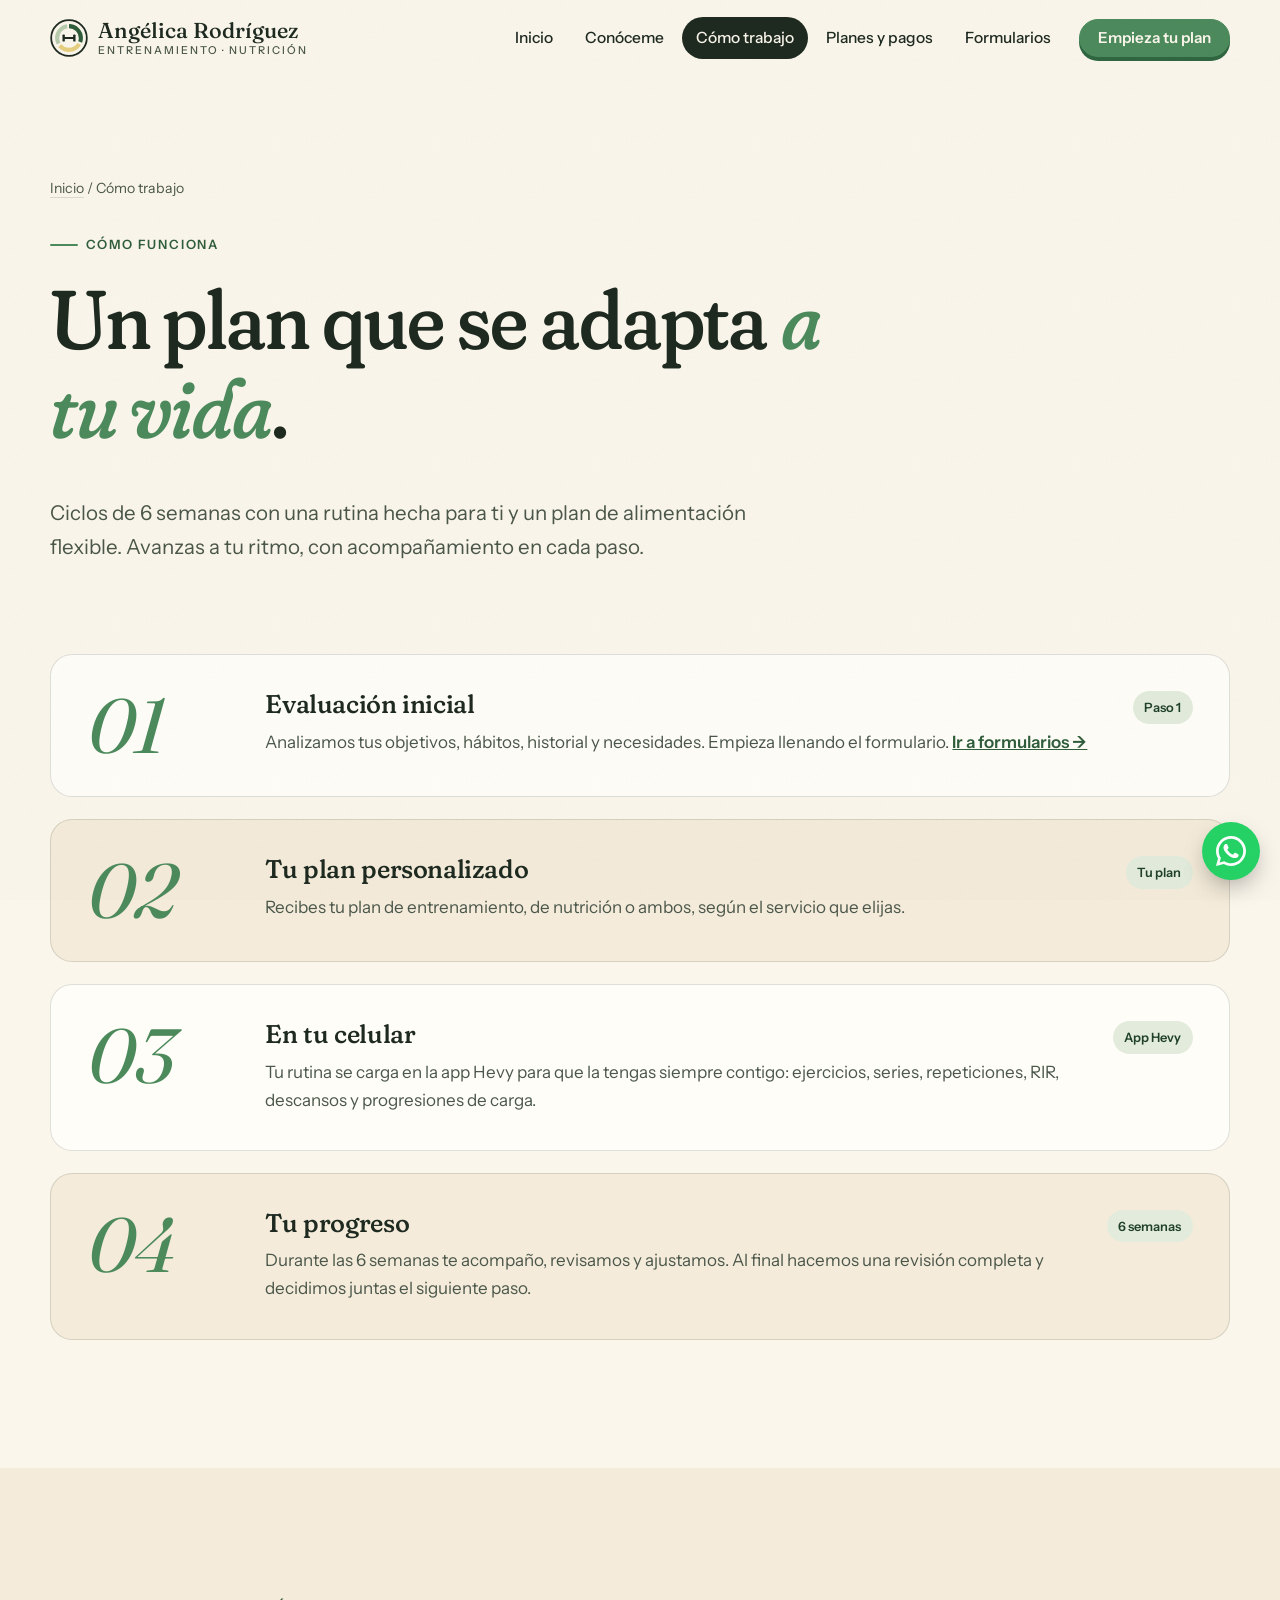
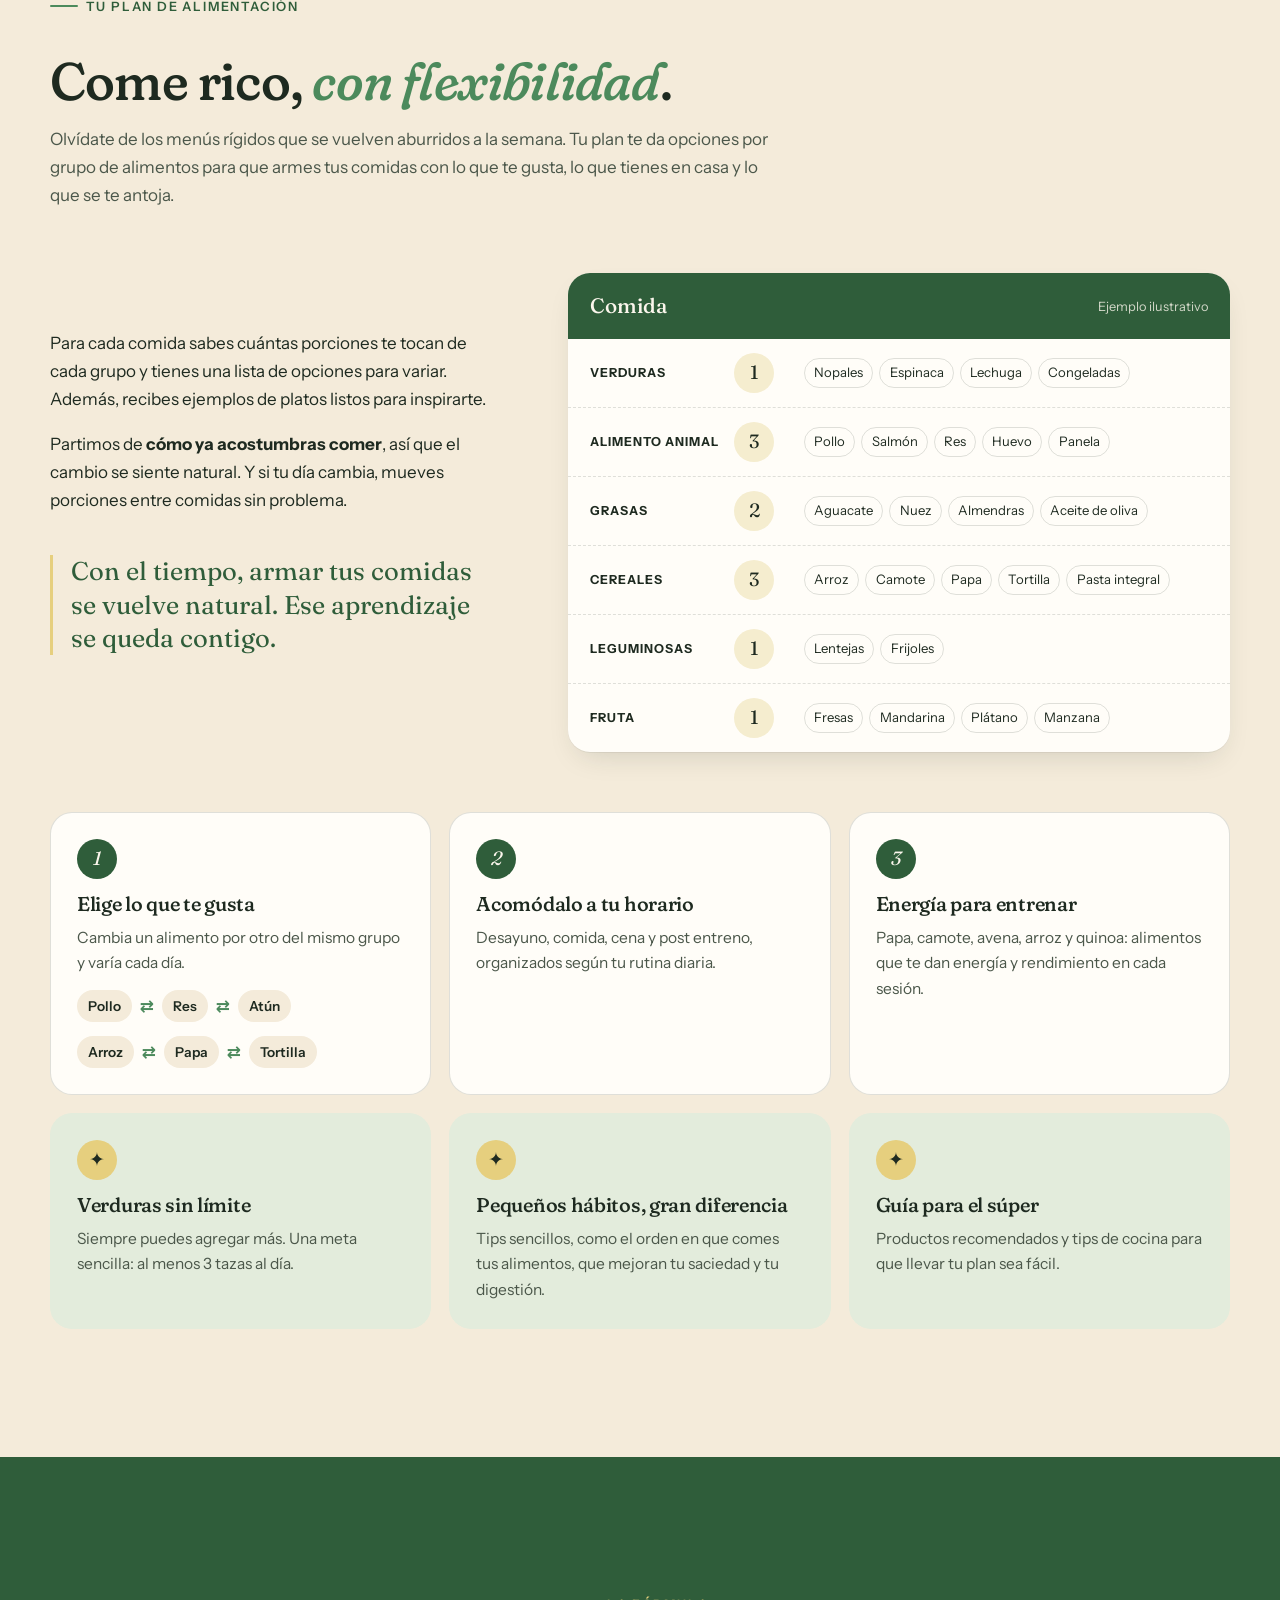
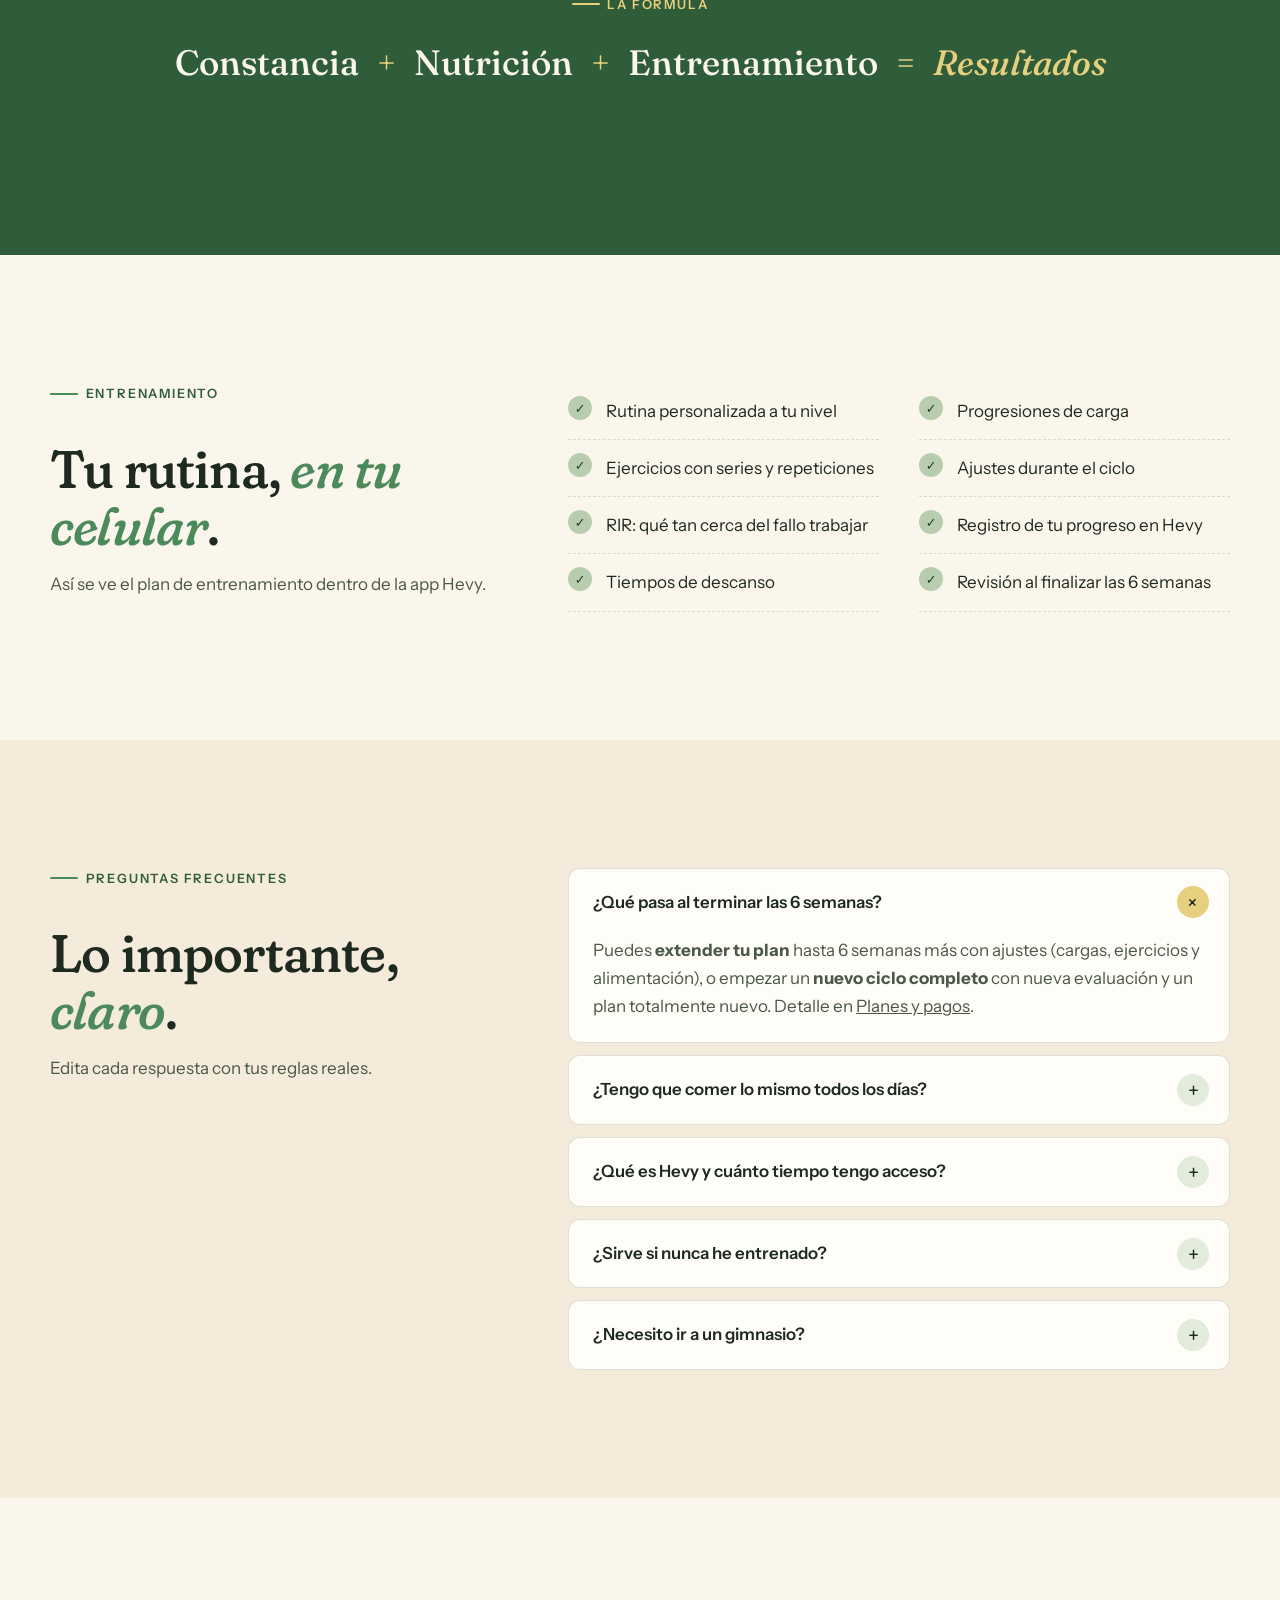
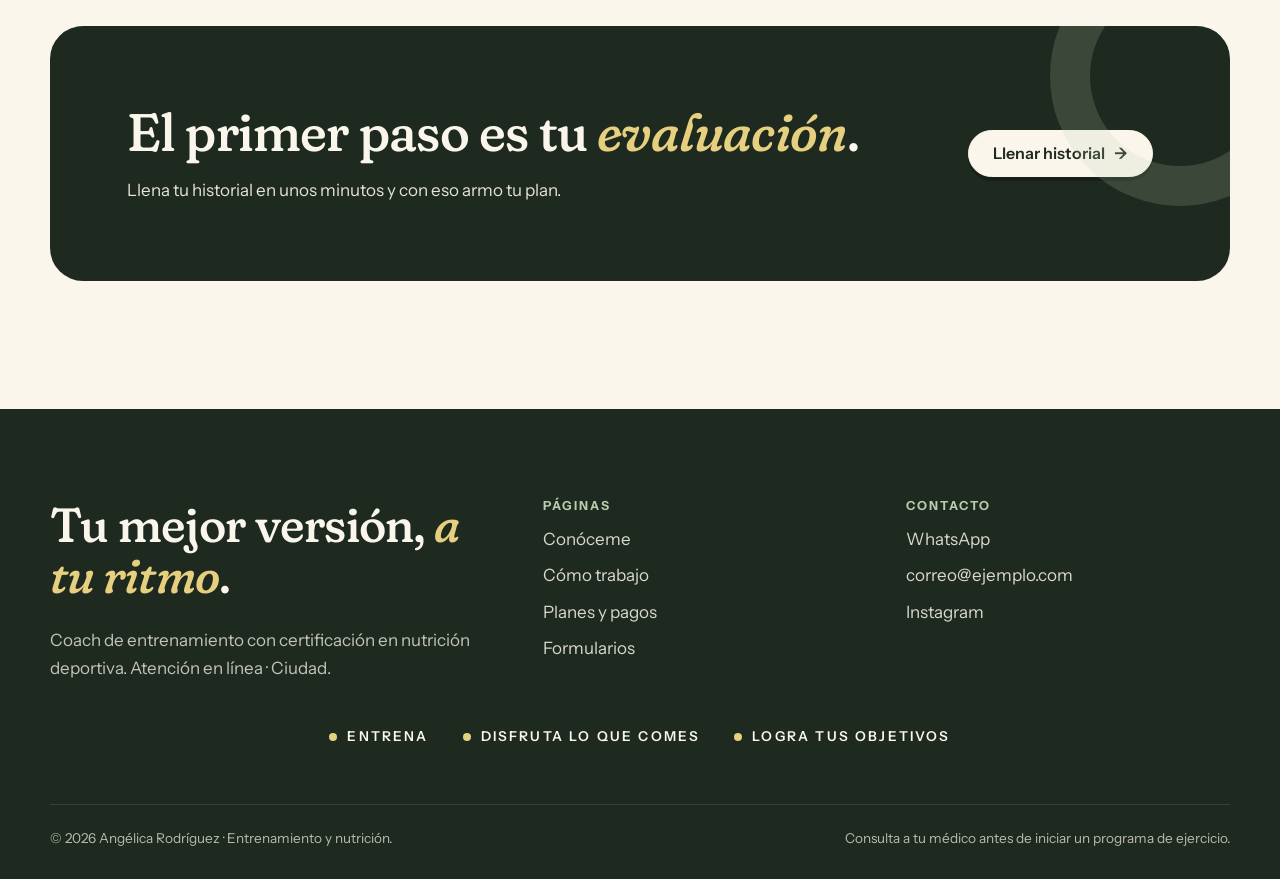
==== como-trabajo.html @ 538b1344 "feat: v1.0: Pagina nutricion y entrenamiento" ====
<!doctype html>
<html lang="es-MX">
<head>
  <meta charset="utf-8">
  <meta name="viewport" content="width=device-width, initial-scale=1">
  <title>Cómo trabajo · Angélica Rodríguez</title>
  <meta name="description" content="Ciclos de 6 semanas: rutina en Hevy y un plan de alimentación flexible que se adapta a tu vida.">
  <link rel="icon" href="assets/img/favicon.svg" type="image/svg+xml">
  <link rel="preconnect" href="https://fonts.googleapis.com">
  <link rel="preconnect" href="https://fonts.gstatic.com" crossorigin>
  <link href="https://fonts.googleapis.com/css2?family=Courier+Prime:wght@400;700&family=Fraunces:ital,opsz,wght,SOFT,WONK@0,9..144,300..700,0..100,0..1;1,9..144,300..700,0..100,0..1&family=Instrument+Sans:wght@400;500;600;700&display=swap" rel="stylesheet">
  <link rel="stylesheet" href="assets/css/styles.css">
  <script src="assets/js/main.js" defer></script>
</head>
<body>

<header class="site-header">
  <div class="wrap">
    <a class="brand" href="index.html">
      <img class="brand-mark" src="assets/img/favicon.svg" alt="">
      <span class="brand-name">Angélica Rodríguez<small>Entrenamiento · Nutrición</small></span>
    </a>
    <button class="nav-toggle" aria-expanded="false" aria-controls="nav" aria-label="Abrir menú"><span></span></button>
    <nav class="nav" id="nav" aria-label="Principal">
      <a href="index.html">Inicio</a>
      <a href="conoceme.html">Conóceme</a>
      <a href="como-trabajo.html" aria-current="page">Cómo trabajo</a>
      <a href="pagos.html">Planes y pagos</a>
      <a href="formularios.html">Formularios</a>
      <a class="btn btn--accent" href="formularios.html">Empieza tu plan</a>
    </nav>
  </div>
</header>

<main>
  <section class="page-hero">
    <div class="wrap reveal">
      <p class="crumbs"><a href="index.html">Inicio</a> / Cómo trabajo</p>
      <span class="eyebrow">Cómo funciona</span>
      <h1>Un plan que se adapta <em>a tu vida</em>.</h1>
      <p class="lead">Ciclos de 6 semanas con una rutina hecha para ti y un plan de alimentación flexible. Avanzas a tu ritmo, con acompañamiento en cada paso.</p>
    </div>
  </section>

  <section class="section" style="padding-top:0">
    <div class="wrap">
      <ol class="steps">
        <li class="step reveal">
          <div><h3>Evaluación inicial</h3><p>Analizamos tus objetivos, hábitos, historial y necesidades. Empieza llenando el formulario. <a href="formularios.html">Ir a formularios →</a></p></div>
          <span class="tag">Paso 1</span>
        </li>
        <li class="step reveal">
          <div><h3>Tu plan personalizado</h3><p>Recibes tu plan de entrenamiento, de nutrición o ambos, según el servicio que elijas.</p></div>
          <span class="tag">Tu plan</span>
        </li>
        <li class="step reveal">
          <div><h3>En tu celular</h3><p>Tu rutina se carga en la app Hevy para que la tengas siempre contigo: ejercicios, series, repeticiones, RIR, descansos y progresiones de carga.</p></div>
          <span class="tag">App Hevy</span>
        </li>
        <li class="step reveal">
          <div><h3>Tu progreso</h3><p>Durante las 6 semanas te acompaño, revisamos y ajustamos. Al final hacemos una revisión completa y decidimos juntas el siguiente paso.</p></div>
          <span class="tag">6 semanas</span>
        </li>
      </ol>
    </div>
  </section>

  <!-- MÉTODO DE NUTRICIÓN -->
  <section class="section section--tint">
    <div class="wrap">
      <div class="section-head reveal">
        <span class="eyebrow">Tu plan de alimentación</span>
        <h2>Come rico, <em>con flexibilidad</em>.</h2>
        <p>Olvídate de los menús rígidos que se vuelven aburridos a la semana. Tu plan te da opciones por grupo de alimentos para que armes tus comidas con lo que te gusta, lo que tienes en casa y lo que se te antoja.</p>
      </div>

      <div class="two-col" style="align-items:center;margin-bottom:clamp(36px,5vw,60px)">
        <div class="reveal">
          <p>Para cada comida sabes cuántas porciones te tocan de cada grupo y tienes una lista de opciones para variar. Además, recibes ejemplos de platos listos para inspirarte.</p>
          <p>Partimos de <strong>cómo ya acostumbras comer</strong>, así que el cambio se siente natural. Y si tu día cambia, mueves porciones entre comidas sin problema.</p>
          <p class="pull">Con el tiempo, armar tus comidas se vuelve natural. Ese aprendizaje se queda contigo.</p>
        </div>
        <div class="portion-card reveal" aria-label="Ejemplo de cómo se ve una comida en tu plan">
          <header><strong>Comida</strong><span>Ejemplo ilustrativo</span></header>
          <div class="portion-row"><span class="g">Verduras</span><span class="n">1</span><div class="opts"><span>Nopales</span><span>Espinaca</span><span>Lechuga</span><span>Congeladas</span></div></div>
          <div class="portion-row"><span class="g">Alimento animal</span><span class="n">3</span><div class="opts"><span>Pollo</span><span>Salmón</span><span>Res</span><span>Huevo</span><span>Panela</span></div></div>
          <div class="portion-row"><span class="g">Grasas</span><span class="n">2</span><div class="opts"><span>Aguacate</span><span>Nuez</span><span>Almendras</span><span>Aceite de oliva</span></div></div>
          <div class="portion-row"><span class="g">Cereales</span><span class="n">3</span><div class="opts"><span>Arroz</span><span>Camote</span><span>Papa</span><span>Tortilla</span><span>Pasta integral</span></div></div>
          <div class="portion-row"><span class="g">Leguminosas</span><span class="n">1</span><div class="opts"><span>Lentejas</span><span>Frijoles</span></div></div>
          <div class="portion-row"><span class="g">Fruta</span><span class="n">1</span><div class="opts"><span>Fresas</span><span>Mandarina</span><span>Plátano</span><span>Manzana</span></div></div>
        </div>
      </div>

      <div class="method-grid">
        <div class="mcard reveal">
          <span class="badge-n">1</span>
          <h3>Elige lo que te gusta</h3>
          <p>Cambia un alimento por otro del mismo grupo y varía cada día.</p>
          <div class="swap"><span>Pollo</span><i>⇄</i><span>Res</span><i>⇄</i><span>Atún</span></div>
          <div class="swap"><span>Arroz</span><i>⇄</i><span>Papa</span><i>⇄</i><span>Tortilla</span></div>
        </div>
        <div class="mcard reveal">
          <span class="badge-n">2</span>
          <h3>Acomódalo a tu horario</h3>
          <p>Desayuno, comida, cena y post entreno, organizados según tu rutina diaria.</p>
        </div>
        <div class="mcard reveal">
          <span class="badge-n">3</span>
          <h3>Energía para entrenar</h3>
          <p>Papa, camote, avena, arroz y quinoa: alimentos que te dan energía y rendimiento en cada sesión.</p>
        </div>
        <div class="mcard mcard--tip reveal">
          <span class="badge-n">✦</span>
          <h3>Verduras sin límite</h3>
          <p>Siempre puedes agregar más. Una meta sencilla: al menos 3 tazas al día.</p>
        </div>
        <div class="mcard mcard--tip reveal">
          <span class="badge-n">✦</span>
          <h3>Pequeños hábitos, gran diferencia</h3>
          <p>Tips sencillos, como el orden en que comes tus alimentos, que mejoran tu saciedad y tu digestión.</p>
        </div>
        <div class="mcard mcard--tip reveal">
          <span class="badge-n">✦</span>
          <h3>Guía para el súper</h3>
          <p>Productos recomendados y tips de cocina para que llevar tu plan sea fácil.</p>
        </div>
      </div>
    </div>
  </section>

  <section class="section section--leaf">
    <div class="wrap" style="text-align:center">
      <span class="eyebrow">La fórmula</span>
      <p class="formula reveal"><b>Constancia</b><i>+</i><b>Nutrición</b><i>+</i><b>Entrenamiento</b><i>=</i><b><em style="color:var(--sun)">Resultados</em></b></p>
    </div>
  </section>

  <section class="section">
    <div class="wrap two-col">
      <div class="section-head reveal" style="margin:0">
        <span class="eyebrow">Entrenamiento</span>
        <h2>Tu rutina, <em>en tu celular</em>.</h2>
        <p>Así se ve el plan de entrenamiento dentro de la app Hevy.</p>
      </div>
      <ul class="ingredients reveal">
        <li>Rutina personalizada a tu nivel</li>
        <li>Ejercicios con series y repeticiones</li>
        <li>RIR: qué tan cerca del fallo trabajar</li>
        <li>Tiempos de descanso</li>
        <li>Progresiones de carga</li>
        <li>Ajustes durante el ciclo</li>
        <li>Registro de tu progreso en Hevy</li>
        <li>Revisión al finalizar las 6 semanas</li>
      </ul>
    </div>
  </section>

  <section class="section section--tint">
    <div class="wrap two-col">
      <div class="section-head reveal" style="margin:0">
        <span class="eyebrow">Preguntas frecuentes</span>
        <h2>Lo importante, <em>claro</em>.</h2>
        <p>Edita cada respuesta con tus reglas reales.</p>
      </div>
      <div class="accordion reveal">
        <details open>
          <summary>¿Qué pasa al terminar las 6 semanas?</summary>
          <div class="answer"><p>Puedes <strong>extender tu plan</strong> hasta 6 semanas más con ajustes (cargas, ejercicios y alimentación), o empezar un <strong>nuevo ciclo completo</strong> con nueva evaluación y un plan totalmente nuevo. Detalle en <a href="pagos.html">Planes y pagos</a>.</p></div>
        </details>
        <details>
          <summary>¿Tengo que comer lo mismo todos los días?</summary>
          <div class="answer"><p>No. Tienes muchas opciones por grupo para variar tus comidas todos los días y disfrutar lo que comes.</p></div>
        </details>
        <details>
          <summary>¿Qué es Hevy y cuánto tiempo tengo acceso?</summary>
          <div class="answer"><p>Hevy es una app gratuita para registrar tus entrenamientos. Tu rutina está activa durante tu ciclo de 6 semanas.</p></div>
        </details>
        <details>
          <summary>¿Sirve si nunca he entrenado?</summary>
          <div class="answer"><p>Sí. Los planes son 100% personalizados y se ajustan según tu nivel, progreso, objetivo y necesidades.</p></div>
        </details>
        <details>
          <summary>¿Necesito ir a un gimnasio?</summary>
          <div class="answer"><p>Escribe aquí tu respuesta (por ejemplo: la rutina se adapta al equipo que tengas disponible).</p></div>
        </details>
      </div>
    </div>
  </section>

  <section class="section">
    <div class="wrap">
      <div class="cta-band reveal">
        <div>
          <h2>El primer paso es tu <em>evaluación</em>.</h2>
          <p>Llena tu historial en unos minutos y con eso armo tu plan.</p>
        </div>
        <a class="btn btn--light" href="formularios.html">Llenar historial <span class="arrow">→</span></a>
      </div>
    </div>
  </section>
</main>

<footer class="site-footer">
  <div class="wrap">
    <div class="footer-top">
      <div>
        <h2>Tu mejor versión, <em>a tu ritmo</em>.</h2>
        <p style="opacity:.75;max-width:40ch">Coach de entrenamiento con certificación en nutrición deportiva. Atención en línea · Ciudad. <!-- EDITAR --></p>
      </div>
      <div>
        <h4>Páginas</h4>
        <ul>
          <li><a href="conoceme.html">Conóceme</a></li>
          <li><a href="como-trabajo.html">Cómo trabajo</a></li>
          <li><a href="pagos.html">Planes y pagos</a></li>
          <li><a href="formularios.html">Formularios</a></li>
        </ul>
      </div>
      <div>
        <h4>Contacto</h4>
        <ul>
          <li><a href="https://wa.me/520000000000">WhatsApp</a></li>
          <li><a href="mailto:correo@ejemplo.com">correo@ejemplo.com</a></li>
          <li><a href="https://instagram.com/">Instagram</a></li>
        </ul>
      </div>
    </div>
    <div class="motto-row"><span>Entrena</span><span>Disfruta lo que comes</span><span>Logra tus objetivos</span></div>
    <div class="footer-bottom">
      <span>© <span data-year>2026</span> Angélica Rodríguez · Entrenamiento y nutrición.</span>
      <span>Consulta a tu médico antes de iniciar un programa de ejercicio.</span>
    </div>
  </div>
</footer>

<a class="wa-float" href="https://wa.me/520000000000" aria-label="Escríbeme por WhatsApp">
  <svg viewBox="0 0 24 24" fill="currentColor"><path d="M17.5 14.4c-.3-.1-1.8-.9-2-1-.3-.1-.5-.1-.7.1-.2.3-.8 1-.9 1.2-.2.2-.3.2-.6.1-.3-.1-1.3-.5-2.4-1.5-.9-.8-1.5-1.8-1.7-2.1-.2-.3 0-.5.1-.6l.4-.5c.2-.2.2-.3.3-.5.1-.2 0-.4 0-.5l-.9-2.2c-.2-.6-.5-.5-.7-.5h-.6c-.2 0-.5.1-.8.4-.3.3-1 1-1 2.5s1.1 2.9 1.2 3.1c.1.2 2.1 3.2 5.1 4.5.7.3 1.3.5 1.7.6.7.2 1.4.2 1.9.1.6-.1 1.8-.7 2-1.4.2-.7.2-1.3.2-1.4-.1-.1-.3-.2-.6-.3zM12 21.8c-1.8 0-3.5-.5-5-1.4l-.4-.2-3.7 1 1-3.6-.2-.4C2.7 15.6 2.2 13.8 2.2 12 2.2 6.6 6.6 2.2 12 2.2c2.6 0 5.1 1 6.9 2.9 1.8 1.8 2.9 4.3 2.9 6.9 0 5.4-4.4 9.8-9.8 9.8zM20.5 3.5C18.2 1.2 15.2 0 12 0 5.4 0 0 5.4 0 12c0 2.1.6 4.2 1.6 6L0 24l6.2-1.6c1.8 1 3.8 1.5 5.8 1.5 6.6 0 12-5.4 12-12 0-3.2-1.2-6.2-3.5-8.4z"/></svg>
</a>

</body>
</html>
---- assets/css/styles.css ----
/* =========================================================
   Angélica · Entrenamiento y nutrición — hoja de estilos compartida
   Paleta: crema, verde bosque, salvia, arena
   y un toque de amarillo mantequilla (sin naranjas).
   ========================================================= */

:root {
  --paper: #FBF6EC;
  --paper-2: #F4EBDA;
  --card: #FFFDF8;
  --ink: #1E2A20;
  --ink-soft: #4B574A;
  --leaf: #2F5D3A;
  --leaf-deep: #1F4029;
  --sage: #B8CDAE;
  --sage-soft: #E3ECDC;
  --accent: #4C8A5C;
  --accent-deep: #2F6640;
  --sand: #E9DFCC;
  --sun: #E6CF7E;
  --sun-soft: #F5EDCF;
  --line: rgba(30, 42, 32, .14);

  --font-display: "Fraunces", Georgia, serif;
  --font-body: "Instrument Sans", system-ui, -apple-system, sans-serif;

  --radius: 22px;
  --radius-sm: 12px;
  --shadow: 0 1px 0 rgba(30,42,32,.06), 0 12px 30px -12px rgba(30,42,32,.18);
  --wrap: 1180px;
  --gutter: clamp(16px, 4vw, 40px);
  color-scheme: light;
}

*, *::before, *::after { box-sizing: border-box; }
html { scroll-behavior: smooth; overflow-x: clip; }
body {
  margin: 0;
  background: var(--paper);
  color: var(--ink);
  font-family: var(--font-body);
  font-size: 1.0625rem;
  line-height: 1.65;
  -webkit-font-smoothing: antialiased;
  overflow-x: hidden;
}
/* grano sutil tipo papel */
body::before {
  content: "";
  position: fixed; inset: 0;
  pointer-events: none; z-index: 100;
  opacity: .35; mix-blend-mode: multiply;
  background-image: url("data:image/svg+xml,%3Csvg xmlns='http://www.w3.org/2000/svg' width='160' height='160'%3E%3Cfilter id='n'%3E%3CfeTurbulence type='fractalNoise' baseFrequency='.9' numOctaves='2' stitchTiles='stitch'/%3E%3CfeColorMatrix values='0 0 0 0 0.12 0 0 0 0 0.16 0 0 0 0 0.12 0 0 0 .08 0'/%3E%3C/filter%3E%3Crect width='100%25' height='100%25' filter='url(%23n)'/%3E%3C/svg%3E");
}

img, svg { max-width: 100%; display: block; }
a { color: inherit; }
::selection { background: var(--sun); color: var(--ink); }

h1, h2, h3, h4 {
  font-family: var(--font-display);
  font-weight: 500;
  line-height: 1.08;
  letter-spacing: -0.015em;
  margin: 0 0 .5em;
  font-variation-settings: "SOFT" 100, "WONK" 0;
}
h1 { font-size: clamp(2.6rem, 6.5vw, 5.2rem); }
h2 { font-size: clamp(2rem, 4.2vw, 3.3rem); }
h3 { font-size: clamp(1.3rem, 2vw, 1.6rem); }
h1 em, h2 em, h3 em {
  font-style: italic;
  color: var(--accent);
  font-variation-settings: "SOFT" 100, "WONK" 1;
}
p { margin: 0 0 1em; }
.lead { font-size: clamp(1.1rem, 1.6vw, 1.3rem); color: var(--ink-soft); max-width: 38ch; }

.wrap { width: min(var(--wrap), 100% - var(--gutter) * 2); margin-inline: auto; }
.section { padding-block: clamp(64px, 10vw, 128px); }
.section--tint { background: var(--paper-2); }
.section--leaf { background: var(--leaf); color: var(--paper); }
.section--leaf .eyebrow { color: var(--sun); }
.section--leaf .eyebrow::before { background: var(--sun); }

.eyebrow {
  display: inline-flex; align-items: center; gap: .6em;
  font-size: .8rem; font-weight: 600;
  letter-spacing: .14em; text-transform: uppercase;
  color: var(--leaf);
  margin-bottom: 1.2rem;
}
.eyebrow::before { content: ""; width: 28px; height: 2px; background: var(--accent); border-radius: 2px; }

.section-head { display: grid; gap: 1rem; margin-bottom: clamp(36px, 5vw, 64px); max-width: 720px; }
.section-head h2 { margin: 0; }
.section-head p { color: var(--ink-soft); margin: 0; }
.section--leaf .section-head p { color: rgba(251,246,236,.8); }

/* ---------- Botones ---------- */
.btn {
  --bg: var(--leaf); --fg: var(--paper);
  display: inline-flex; align-items: center; gap: .55em;
  padding: .9em 1.5em;
  border-radius: 999px;
  border: 1.5px solid var(--bg);
  background: var(--bg); color: var(--fg);
  font: 600 1rem/1 var(--font-body);
  text-decoration: none; cursor: pointer;
  transition: transform .2s ease, box-shadow .2s ease, background .2s;
  box-shadow: 0 4px 0 var(--leaf-deep);
}
.btn:hover { transform: translateY(-2px); box-shadow: 0 6px 0 var(--leaf-deep); }
.btn:active { transform: translateY(3px); box-shadow: 0 1px 0 var(--leaf-deep); }
.btn--accent { --bg: var(--accent); box-shadow: 0 4px 0 var(--accent-deep); }
.btn--accent:hover { box-shadow: 0 6px 0 var(--accent-deep); }
.btn--ghost { --bg: transparent; --fg: var(--ink); border-color: var(--ink); box-shadow: none; }
.btn--ghost:hover { background: var(--ink); color: var(--paper); box-shadow: none; }
.btn--light { --bg: var(--paper); --fg: var(--leaf); box-shadow: 0 4px 0 rgba(0,0,0,.25); }
.btn .arrow { transition: transform .2s; }
.btn:hover .arrow { transform: translateX(3px); }
.btn-row { display: flex; flex-wrap: wrap; gap: 14px; align-items: center; }

:focus-visible { outline: 3px solid var(--sun); outline-offset: 3px; border-radius: 6px; }

/* ---------- Header ---------- */
.site-header {
  position: sticky; top: 0; z-index: 50;
  background: color-mix(in srgb, var(--paper) 86%, transparent);
  backdrop-filter: blur(10px);
  -webkit-backdrop-filter: blur(10px);
  border-bottom: 1px solid transparent;
  transition: border-color .3s;
}
.site-header.is-scrolled { border-bottom-color: var(--line); }
.site-header .wrap { display: flex; align-items: center; justify-content: space-between; gap: 20px; height: 76px; }

.brand { display: inline-flex; align-items: center; gap: 10px; text-decoration: none; }
.brand-mark { width: 38px; height: 38px; flex: none; }
.brand-name { font-family: var(--font-display); font-size: 1.35rem; font-weight: 500; line-height: 1; }
.brand-name small { display: block; white-space: nowrap; font-family: var(--font-body); font-size: .68rem; letter-spacing: .18em; text-transform: uppercase; color: var(--ink-soft); margin-top: 3px; }

.nav { display: flex; align-items: center; gap: 4px; }
.nav a:not(.btn) {
  position: relative;
  padding: .55em .9em; border-radius: 999px;
  text-decoration: none; font-weight: 500; font-size: .97rem; white-space: nowrap;
  transition: background .2s;
}
.nav a:not(.btn):hover { background: var(--sage-soft); }
.nav a[aria-current="page"] { background: var(--ink); color: var(--paper); }
.nav .btn { margin-left: 10px; padding: .7em 1.2em; font-size: .95rem; white-space: nowrap; }

.nav-toggle {
  display: none;
  width: 46px; height: 46px; border-radius: 50%;
  border: 1.5px solid var(--ink); background: transparent; cursor: pointer;
  position: relative;
}
.nav-toggle span, .nav-toggle span::before, .nav-toggle span::after {
  position: absolute; left: 50%; top: 50%;
  width: 18px; height: 2px; background: var(--ink); border-radius: 2px;
  transform: translate(-50%, -50%); transition: transform .25s, opacity .2s;
}
.nav-toggle span::before, .nav-toggle span::after { content: ""; }
.nav-toggle span::before { transform: translate(-50%, -7px); }
.nav-toggle span::after { transform: translate(-50%, 5px); }
.nav-open .nav-toggle span { background: transparent; }
.nav-open .nav-toggle span::before { transform: translate(-50%, -1px) rotate(45deg); }
.nav-open .nav-toggle span::after { transform: translate(-50%, -1px) rotate(-45deg); }

@media (max-width: 1080px) {
  .nav-toggle { display: block; }
  .nav {
    position: fixed; inset: 76px 0 auto 0;
    flex-direction: column; align-items: stretch; gap: 4px;
    padding: 16px var(--gutter) 28px;
    background: var(--paper);
    border-bottom: 1px solid var(--line);
    box-shadow: 0 20px 30px -20px rgba(0,0,0,.2);
    transform: translateY(-12px); opacity: 0; visibility: hidden;
    transition: transform .25s, opacity .25s, visibility .25s;
  }
  .nav-open .nav { transform: none; opacity: 1; visibility: visible; }
  .nav a:not(.btn) { font-size: 1.15rem; padding: .8em 1em; }
  .nav .btn { margin: 10px 0 0; justify-content: center; }
}

/* ---------- Hero (inicio) ---------- */
.hero { padding-block: clamp(40px, 7vw, 90px) clamp(60px, 8vw, 110px); position: relative; }
.hero .wrap { display: grid; grid-template-columns: 1.1fr .9fr; gap: clamp(32px, 5vw, 72px); align-items: center; }
.hero h1 { margin-bottom: .35em; }
.hero .lead { margin-bottom: 2rem; }
.hero-note { display: flex; align-items: center; gap: 12px; margin-top: 2.2rem; font-size: .92rem; color: var(--ink-soft); }
.hero-note .dots { display: flex; }
.hero-note .dots span { width: 34px; height: 34px; border-radius: 50%; border: 2px solid var(--paper); margin-left: -8px; }
.hero-note .dots span:first-child { margin-left: 0; background: var(--sage); }
.hero-note .dots span:nth-child(2) { background: var(--sun); }
.hero-note .dots span:nth-child(3) { background: var(--sand); }

@media (max-width: 900px) {
  .hero .wrap { grid-template-columns: 1fr; }
  .plate-stage { max-width: 440px; margin-inline: auto; width: 100%; }
}

/* Plato animado */
.plate-stage { position: relative; aspect-ratio: 1; }
.plate-stage .plate { width: 100%; height: 100%; }
.plate-spin { transform-origin: 200px 200px; animation: sway 9s ease-in-out infinite; }
.ring-seg { stroke-dasharray: 0 943; animation: draw 1.4s cubic-bezier(.2,.8,.2,1) forwards; }
.ring-seg:nth-of-type(2) { animation-delay: .25s; } .ring-seg:nth-of-type(3) { animation-delay: .5s; }
@keyframes draw { to { stroke-dasharray: 254 943; } }
@keyframes sway { 0%,100% { transform: rotate(-5deg); } 50% { transform: rotate(5deg); } }

.sticker {
  position: absolute;
  display: inline-flex; align-items: center; gap: 8px;
  padding: .55em 1em; border-radius: 999px;
  background: var(--card); box-shadow: var(--shadow);
  font-size: .88rem; font-weight: 600; white-space: nowrap;
  animation: bob 6s ease-in-out infinite;
}
.sticker i { width: 10px; height: 10px; border-radius: 50%; display: inline-block; }
.sticker--a { top: 6%; left: -4%; transform: rotate(-4deg); }
.sticker--b { top: 44%; right: -6%; transform: rotate(3deg); animation-delay: -2s; }
.sticker--c { bottom: 4%; left: 34%; transform: rotate(-2deg); animation-delay: -4s; }
@keyframes bob { 50% { translate: 0 -8px; } }
@media (max-width: 520px) {
  .sticker { font-size: .78rem; }
  .sticker--a { left: 0; } .sticker--b { right: 0; }
}

/* ---------- Ticker ---------- */
.ticker {
  background: var(--ink); color: var(--paper);
  overflow: hidden; padding: 18px 0;
  transform: rotate(-1.2deg) scale(1.03);
}
.ticker-track { display: flex; gap: 40px; width: max-content; animation: ticker 32s linear infinite; }
.ticker-track span { font-family: var(--font-display); font-size: clamp(1.2rem, 2.4vw, 1.7rem); font-style: italic; white-space: nowrap; display: inline-flex; align-items: center; gap: 40px; }
.ticker-track span::after { content: "✺"; font-style: normal; color: var(--sun); font-size: .8em; }
@keyframes ticker { to { transform: translateX(-50%); } }

/* ---------- Tarjetas de navegación (bento) ---------- */
.bento { display: grid; grid-template-columns: repeat(6, 1fr); gap: 18px; }
.tile {
  position: relative; overflow: hidden;
  display: flex; flex-direction: column; justify-content: space-between;
  min-height: 260px; padding: 28px;
  border-radius: var(--radius);
  text-decoration: none;
  transition: transform .3s cubic-bezier(.2,.8,.2,1), box-shadow .3s;
}
.tile:hover { transform: translateY(-6px) rotate(-.4deg); box-shadow: var(--shadow); }
.tile h3 { margin: 0 0 .3em; }
.tile p { margin: 0; color: inherit; opacity: .82; font-size: .98rem; max-width: 34ch; }
.tile .tile-num { font-family: var(--font-display); font-size: .95rem; opacity: .7; }
.tile .tile-go {
  position: absolute; right: 22px; top: 22px;
  width: 44px; height: 44px; border-radius: 50%;
  display: grid; place-items: center;
  border: 1.5px solid currentColor;
  transition: transform .3s, background .3s;
}
.tile:hover .tile-go { transform: rotate(-45deg); }
.tile--1 { grid-column: span 3; background: var(--sage-soft); }
.tile--2 { grid-column: span 3; background: var(--sun-soft); }
.tile--3 { grid-column: span 2; background: var(--sand); }
.tile--4 { grid-column: span 4; background: var(--leaf); color: var(--paper); }
.tile .tile-art { position: absolute; right: -30px; bottom: -30px; width: 170px; opacity: .9; pointer-events: none; }
@media (max-width: 800px) {
  .bento { grid-template-columns: 1fr; }
  .tile { grid-column: auto !important; min-height: 200px; }
}

/* ---------- Principios ---------- */
.pillars { display: grid; grid-template-columns: repeat(3, 1fr); gap: clamp(20px, 3vw, 40px); }
.pillar { border-top: 1.5px solid currentColor; padding-top: 22px; }
.pillar .num { font-family: var(--font-display); font-size: 3.2rem; line-height: 1; color: var(--sun); font-style: italic; margin-bottom: .3em; }
.pillar p { opacity: .85; }
@media (max-width: 800px) { .pillars { grid-template-columns: 1fr; } }

/* ---------- Testimonios ---------- */
.quotes { display: grid; grid-template-columns: repeat(3, 1fr); gap: 20px; }
.quote {
  background: var(--card); border-radius: var(--radius); padding: 30px;
  border: 1px solid var(--line);
  display: flex; flex-direction: column; gap: 18px;
}
.quote:nth-child(2) { transform: translateY(24px); background: var(--sun-soft); border-color: transparent; }
.quote blockquote { margin: 0; font-family: var(--font-display); font-size: 1.2rem; line-height: 1.4; }
.quote blockquote::before { content: "“"; display: block; font-size: 3.5rem; line-height: .6; color: var(--accent); margin-bottom: 8px; }
.quote figcaption { font-size: .9rem; color: var(--ink-soft); margin-top: auto; }
.quote figcaption strong { color: var(--ink); display: block; }
@media (max-width: 900px) { .quotes { grid-template-columns: 1fr; } .quote:nth-child(2) { transform: none; } }

/* ---------- CTA banda ---------- */
.cta-band {
  position: relative; overflow: hidden;
  background: var(--ink); color: var(--paper);
  border-radius: calc(var(--radius) * 1.5);
  padding: clamp(40px, 6vw, 80px);
  display: grid; grid-template-columns: 1.4fr auto; gap: 30px; align-items: center;
}
.cta-band h2 { margin: 0 0 .3em; }
.cta-band h2 em { color: var(--sun); }
.cta-band p { margin: 0; opacity: .9; max-width: 46ch; }
.cta-band .btn--light { --fg: var(--ink); }
.cta-band::after {
  content: ""; position: absolute; right: -80px; top: -80px;
  width: 260px; height: 260px; border-radius: 50%;
  border: 40px solid rgba(184,205,174,.18);
}
@media (max-width: 800px) { .cta-band { grid-template-columns: 1fr; } }

/* ---------- Encabezado de páginas internas ---------- */
.page-hero { padding-block: clamp(48px, 8vw, 100px) clamp(40px, 6vw, 70px); position: relative; }
.page-hero h1 { max-width: 16ch; }
.page-hero .lead { max-width: 52ch; }
.crumbs { font-size: .88rem; color: var(--ink-soft); margin-bottom: 1.6rem; }
.crumbs a { text-decoration: none; border-bottom: 1px solid var(--line); }

/* ---------- Conóceme ---------- */
.about-hero .wrap { display: grid; grid-template-columns: .85fr 1.15fr; gap: clamp(32px, 6vw, 90px); align-items: center; }
.arch {
  position: relative; aspect-ratio: 4 / 5;
  border-radius: 999px 999px var(--radius) var(--radius);
  background: var(--sage);
  overflow: hidden;
  display: grid; place-items: center;
}
.arch img { width: 100%; height: 100%; object-fit: cover; }
.photo-placeholder { text-align: center; color: var(--leaf-deep); font-weight: 600; font-size: .95rem; padding: 20px; }
.photo-placeholder svg { width: 64px; margin: 0 auto 10px; opacity: .6; }
.arch-wrap { position: relative; }
.arch-wrap .badge {
  position: absolute; right: -18px; bottom: 40px;
  width: 128px; height: 128px; border-radius: 50%;
  background: var(--sun); display: grid; place-items: center; text-align: center;
  font-family: var(--font-display); font-size: 1rem; line-height: 1.15;
  transform: rotate(10deg); box-shadow: var(--shadow);
}
.arch-wrap .badge strong { display: block; font-size: 2.2rem; }
.signature { font-family: var(--font-display); font-style: italic; font-size: 2rem; color: var(--leaf); margin-top: .4em; }
@media (max-width: 860px) {
  .about-hero .wrap { grid-template-columns: 1fr; }
  .arch-wrap { max-width: 360px; width: 100%; margin-inline: auto; }
  .arch-wrap .badge { right: 0; }
}

.story { display: grid; grid-template-columns: 1fr 1.3fr; gap: clamp(30px, 6vw, 90px); }
.story .big-quote { font-family: var(--font-display); font-size: clamp(1.6rem, 3vw, 2.4rem); line-height: 1.2; position: sticky; top: 110px; align-self: start; }
.story .big-quote em { color: var(--accent); }
@media (max-width: 860px) { .story { grid-template-columns: 1fr; } .story .big-quote { position: static; } }

.timeline { list-style: none; margin: 0; padding: 0; position: relative; }
.timeline::before { content: ""; position: absolute; left: 7px; top: 8px; bottom: 8px; width: 2px; background: repeating-linear-gradient(var(--leaf) 0 6px, transparent 6px 12px); }
.timeline li { position: relative; padding: 0 0 34px 44px; }
.timeline li::before { content: ""; position: absolute; left: 0; top: 6px; width: 16px; height: 16px; border-radius: 50%; background: var(--paper); border: 3px solid var(--accent); }
.timeline .year { font-size: .8rem; font-weight: 700; letter-spacing: .12em; text-transform: uppercase; color: var(--accent); }
.timeline h3 { margin: .2em 0 .25em; font-size: 1.3rem; }
.timeline p { color: var(--ink-soft); margin: 0; }

.fridge { display: grid; grid-template-columns: repeat(4, 1fr); gap: 16px; }
.magnet {
  background: var(--card); border-radius: var(--radius-sm); padding: 22px;
  box-shadow: var(--shadow); transition: transform .3s;
}
.magnet:nth-child(odd) { transform: rotate(-1.5deg); }
.magnet:nth-child(even) { transform: rotate(1.5deg); }
.magnet:hover { transform: rotate(0) scale(1.03); }
.magnet .emoji { font-size: 2rem; margin-bottom: 10px; }
.magnet h3 { font-size: 1.1rem; margin-bottom: .3em; }
.magnet p { font-size: .93rem; color: var(--ink-soft); margin: 0; }
@media (max-width: 900px) { .fridge { grid-template-columns: repeat(2, 1fr); } }
@media (max-width: 480px) { .fridge { grid-template-columns: 1fr; } }

/* ---------- Cómo trabajo: pasos tipo receta ---------- */
.steps { list-style: none; margin: 0; padding: 0; display: grid; gap: 22px; counter-reset: step; }
.step {
  counter-increment: step;
  display: grid; grid-template-columns: 140px 1fr auto; gap: clamp(16px, 3vw, 40px); align-items: start;
  background: var(--card); border: 1px solid var(--line);
  border-radius: var(--radius); padding: clamp(22px, 3vw, 36px);
  position: relative;
}
.step::before {
  content: counter(step, decimal-leading-zero);
  font-family: var(--font-display); font-style: italic;
  font-size: clamp(3rem, 6vw, 4.8rem); line-height: .9;
  color: var(--accent);
}
.step h3 { margin-bottom: .35em; }
.step p { color: var(--ink-soft); margin: 0; }
.step .tag {
  font-size: .8rem; font-weight: 600; white-space: nowrap;
  background: var(--sage-soft); color: var(--leaf-deep);
  padding: .45em .9em; border-radius: 999px;
}
.step:nth-child(even) { background: var(--paper-2); }
.step a { font-weight: 600; color: var(--leaf); }
@media (max-width: 760px) {
  .step { grid-template-columns: 1fr; }
  .step .tag { justify-self: start; }
}

.modes { display: grid; grid-template-columns: 1fr 1fr; gap: 20px; }
.mode { border-radius: var(--radius); padding: clamp(26px, 4vw, 44px); position: relative; overflow: hidden; }
.mode--a { background: var(--leaf); color: var(--paper); }
.mode--b { background: var(--sun-soft); }
.mode .icon { width: 56px; height: 56px; border-radius: 16px; display: grid; place-items: center; font-size: 1.6rem; margin-bottom: 18px; background: rgba(255,255,255,.18); }
.mode--b .icon { background: var(--card); }
.mode ul { margin: 1em 0 0; padding-left: 1.1em; }
.mode li { margin-bottom: .35em; }
@media (max-width: 760px) { .modes { grid-template-columns: 1fr; } }

.ingredients { columns: 2; column-gap: 40px; list-style: none; padding: 0; margin: 0; }
.ingredients li {
  break-inside: avoid; padding: 14px 0 14px 38px; position: relative;
  border-bottom: 1px dashed var(--line);
}
.ingredients li::before {
  content: "✓"; position: absolute; left: 0; top: 13px;
  width: 24px; height: 24px; border-radius: 50%;
  background: var(--sage); color: var(--leaf-deep);
  display: grid; place-items: center; font-size: .8rem; font-weight: 700;
}
@media (max-width: 700px) { .ingredients { columns: 1; } }

/* Acordeón */
.accordion { display: grid; gap: 12px; }
.accordion details {
  background: var(--card); border-radius: var(--radius-sm);
  border: 1px solid var(--line); overflow: hidden;
}
.accordion summary {
  list-style: none; cursor: pointer;
  padding: 20px 24px; padding-right: 64px;
  font-weight: 600; font-size: 1.05rem; position: relative;
}
.accordion summary::-webkit-details-marker { display: none; }
.accordion summary::after {
  content: "+"; position: absolute; right: 20px; top: 50%;
  width: 32px; height: 32px; margin-top: -16px; border-radius: 50%;
  display: grid; place-items: center;
  background: var(--sage-soft); font-size: 1.3rem; font-weight: 400;
  transition: transform .25s, background .25s;
}
.accordion details[open] summary::after { transform: rotate(45deg); background: var(--sun); }
.accordion .answer { padding: 0 24px 22px; color: var(--ink-soft); }
.accordion .answer p:last-child { margin: 0; }

.two-col { display: grid; grid-template-columns: .8fr 1.2fr; gap: clamp(30px, 6vw, 80px); align-items: start; }
@media (max-width: 860px) { .two-col { grid-template-columns: 1fr; } }

/* ---------- Pagos: menú con precios ---------- */
.menu-card {
  background: var(--card); border-radius: var(--radius);
  padding: clamp(28px, 5vw, 60px);
  border: 1px solid var(--line);
  position: relative;
}
.menu-card::before {
  content: ""; position: absolute; inset: 12px;
  border: 1.5px solid var(--line); border-radius: calc(var(--radius) - 8px);
  pointer-events: none;
}
.menu-title { text-align: center; margin-bottom: 2.4rem; }
.menu-title h2 { margin: 0; }
.menu-title .flourish { color: var(--accent); letter-spacing: .5em; font-size: .9rem; }
.menu-group + .menu-group { margin-top: 2.6rem; }
.menu-group > h3 {
  font-family: var(--font-body); font-size: .8rem; font-weight: 700;
  letter-spacing: .16em; text-transform: uppercase; color: var(--leaf);
  margin-bottom: 1rem;
}
.menu-item { padding: 16px 0; border-bottom: 1px solid var(--line); }
.menu-item:last-child { border-bottom: 0; }
.menu-line { display: flex; align-items: baseline; gap: 12px; }
.menu-line .name { font-family: var(--font-display); font-size: clamp(1.15rem, 2vw, 1.45rem); }
.menu-line .dots { flex: 1; border-bottom: 2px dotted rgba(30,42,32,.3); transform: translateY(-5px); min-width: 20px; }
.menu-line .price { font-family: var(--font-display); font-size: clamp(1.15rem, 2vw, 1.45rem); font-weight: 600; white-space: nowrap; }
.menu-line .price small { font-family: var(--font-body); font-size: .7rem; font-weight: 600; color: var(--ink-soft); margin-left: 3px; }
.menu-item p { color: var(--ink-soft); font-size: .95rem; margin: .3em 0 0; max-width: 60ch; }
.menu-item .pill { display: inline-block; font-size: .72rem; font-weight: 700; letter-spacing: .06em; text-transform: uppercase; background: var(--sun); padding: .25em .7em; border-radius: 999px; margin-left: 8px; vertical-align: middle; font-family: var(--font-body); }

/* Tarjetas de planes */
.plans { display: grid; grid-template-columns: repeat(3, 1fr); gap: 20px; align-items: stretch; }
.plan {
  position: relative; display: flex; flex-direction: column;
  background: var(--card); border: 1px solid var(--line);
  border-radius: var(--radius); padding: clamp(24px, 3vw, 34px);
}
.plan--featured { background: var(--leaf); color: var(--paper); border-color: var(--leaf); transform: translateY(-12px); box-shadow: var(--shadow); }
.plan .plan-kicker { font-size: .78rem; font-weight: 700; letter-spacing: .14em; text-transform: uppercase; color: var(--leaf); }
.plan--featured .plan-kicker { color: var(--sun); }
.plan h3 { margin: .45em 0 .6em; font-size: clamp(1.4rem, 2.2vw, 1.75rem); }
.plan .price { font-family: var(--font-display); font-size: clamp(2.6rem, 4.5vw, 3.4rem); line-height: 1; font-weight: 500; }
.plan .price small { font-family: var(--font-body); font-size: .85rem; font-weight: 600; opacity: .7; margin-left: 4px; }
.plan .per { font-size: .9rem; opacity: .75; margin: .4em 0 1.2em; padding-bottom: 1.2em; border-bottom: 1.5px dotted currentColor; }
.plan ul { list-style: none; padding: 0; margin: 0 0 1.6em; display: grid; gap: .55em; font-size: .97rem; }
.plan li { position: relative; padding-left: 28px; }
.plan li::before {
  content: "✓"; position: absolute; left: 0; top: 2px;
  width: 19px; height: 19px; border-radius: 50%;
  background: var(--sage-soft); color: var(--leaf-deep);
  display: grid; place-items: center; font-size: .68rem; font-weight: 700;
}
.plan--featured li::before { background: var(--sun); color: var(--ink); }
.plan .btn { margin-top: auto; justify-content: center; }
.plan--featured .btn { --bg: var(--paper); --fg: var(--leaf); box-shadow: 0 4px 0 rgba(0,0,0,.25); }
.plan .ribbon {
  position: absolute; top: -13px; right: 22px;
  background: var(--sun); color: var(--ink);
  font-size: .72rem; font-weight: 700; letter-spacing: .08em; text-transform: uppercase;
  padding: .45em 1em; border-radius: 999px;
}
@media (max-width: 900px) { .plans { grid-template-columns: 1fr; } .plan--featured { transform: none; } }

.pay-grid { display: grid; grid-template-columns: 1.05fr .95fr; gap: clamp(24px, 4vw, 48px); align-items: start; }
@media (max-width: 900px) { /* Tarjetas de planes */
.plans { display: grid; grid-template-columns: repeat(3, 1fr); gap: 20px; align-items: stretch; }
.plan {
  position: relative; display: flex; flex-direction: column;
  background: var(--card); border: 1px solid var(--line);
  border-radius: var(--radius); padding: clamp(24px, 3vw, 34px);
}
.plan--featured { background: var(--leaf); color: var(--paper); border-color: var(--leaf); transform: translateY(-12px); box-shadow: var(--shadow); }
.plan .plan-kicker { font-size: .78rem; font-weight: 700; letter-spacing: .14em; text-transform: uppercase; color: var(--leaf); }
.plan--featured .plan-kicker { color: var(--sun); }
.plan h3 { margin: .45em 0 .6em; font-size: clamp(1.4rem, 2.2vw, 1.75rem); }
.plan .price { font-family: var(--font-display); font-size: clamp(2.6rem, 4.5vw, 3.4rem); line-height: 1; font-weight: 500; }
.plan .price small { font-family: var(--font-body); font-size: .85rem; font-weight: 600; opacity: .7; margin-left: 4px; }
.plan .per { font-size: .9rem; opacity: .75; margin: .4em 0 1.2em; padding-bottom: 1.2em; border-bottom: 1.5px dotted currentColor; }
.plan ul { list-style: none; padding: 0; margin: 0 0 1.6em; display: grid; gap: .55em; font-size: .97rem; }
.plan li { position: relative; padding-left: 28px; }
.plan li::before {
  content: "✓"; position: absolute; left: 0; top: 2px;
  width: 19px; height: 19px; border-radius: 50%;
  background: var(--sage-soft); color: var(--leaf-deep);
  display: grid; place-items: center; font-size: .68rem; font-weight: 700;
}
.plan--featured li::before { background: var(--sun); color: var(--ink); }
.plan .btn { margin-top: auto; justify-content: center; }
.plan--featured .btn { --bg: var(--paper); --fg: var(--leaf); box-shadow: 0 4px 0 rgba(0,0,0,.25); }
.plan .ribbon {
  position: absolute; top: -13px; right: 22px;
  background: var(--sun); color: var(--ink);
  font-size: .72rem; font-weight: 700; letter-spacing: .08em; text-transform: uppercase;
  padding: .45em 1em; border-radius: 999px;
}
@media (max-width: 900px) { .plans { grid-template-columns: 1fr; } .plan--featured { transform: none; } }

.pay-grid { grid-template-columns: 1fr; } }

/* Ticket de transferencia */
.ticket {
  background: var(--card);
  padding: 34px 30px 46px;
  border-radius: var(--radius) var(--radius) 0 0;
  box-shadow: var(--shadow);
  position: relative;
  font-family: "Courier Prime", ui-monospace, Menlo, monospace;
  transform: rotate(-.8deg);
}
.ticket::after {
  content: ""; position: absolute; left: 0; right: 0; bottom: -14px; height: 14px;
  background:
    linear-gradient(-45deg, transparent 10px, var(--card) 0) 0 0 / 20px 14px repeat-x,
    linear-gradient(45deg, transparent 10px, var(--card) 0) 0 0 / 20px 14px repeat-x;
  background:
    conic-gradient(from -45deg at 50% 0, var(--card) 90deg, transparent 0) 0 0 / 20px 14px repeat-x;
}
.ticket-head { text-align: center; border-bottom: 2px dashed var(--line); padding-bottom: 18px; margin-bottom: 18px; }
.ticket-head strong { font-family: var(--font-display); font-size: 1.5rem; font-weight: 500; display: block; }
.ticket-head span { font-size: .85rem; color: var(--ink-soft); }
.ticket-row { display: flex; justify-content: space-between; align-items: center; gap: 12px; padding: 10px 0; flex-wrap: wrap; }
.ticket-row .k { font-size: .78rem; text-transform: uppercase; letter-spacing: .1em; color: var(--ink-soft); }
.ticket-row .v { font-weight: 700; font-size: 1.02rem; word-break: break-all; }
.copy-btn {
  font: 600 .78rem/1 var(--font-body);
  border: 1.5px solid var(--ink); background: transparent;
  padding: .5em .9em; border-radius: 999px; cursor: pointer;
  transition: background .2s, color .2s;
}
.copy-btn:hover { background: var(--ink); color: var(--paper); }
.copy-btn.is-copied { background: var(--leaf); border-color: var(--leaf); color: var(--paper); }
.ticket-foot { border-top: 2px dashed var(--line); margin-top: 14px; padding-top: 16px; font-size: .85rem; color: var(--ink-soft); text-align: center; }

.methods { display: grid; gap: 14px; }
.method {
  display: grid; grid-template-columns: 52px 1fr; gap: 16px; align-items: start;
  background: var(--card); border: 1px solid var(--line); border-radius: var(--radius-sm); padding: 20px;
}
.method .icon { width: 52px; height: 52px; border-radius: 14px; display: grid; place-items: center; font-size: 1.5rem; background: var(--sage-soft); }
.method:nth-child(2) .icon { background: var(--sun-soft); }
.method:nth-child(3) .icon { background: var(--sand); }
.method h3 { font-family: var(--font-body); font-weight: 700; font-size: 1.05rem; margin: 0 0 .2em; letter-spacing: 0; }
.method p { margin: 0; color: var(--ink-soft); font-size: .95rem; }

.note {
  display: flex; gap: 14px; align-items: flex-start;
  background: var(--sun-soft); border-radius: var(--radius-sm);
  padding: 18px 22px; font-size: .97rem;
}
.note::before { content: "!"; flex: none; width: 26px; height: 26px; border-radius: 50%; background: var(--ink); color: var(--paper); display: grid; place-items: center; font-weight: 700; font-size: .85rem; margin-top: 2px; }
.note p { margin: 0; }

/* ---------- Formularios ---------- */
.form-tabs { display: grid; grid-template-columns: 1fr 1fr; gap: 16px; margin-bottom: 26px; }
.form-tab {
  text-align: left; cursor: pointer;
  border: 1.5px solid var(--line); background: var(--card);
  border-radius: var(--radius); padding: 22px 24px;
  font: inherit; color: inherit;
  display: grid; grid-template-columns: auto 1fr; gap: 4px 16px; align-items: center;
  transition: border-color .2s, background .2s, transform .2s;
}
.form-tab:hover { transform: translateY(-2px); }
.form-tab .n {
  grid-row: span 2; width: 48px; height: 48px; border-radius: 50%;
  display: grid; place-items: center;
  font-family: var(--font-display); font-size: 1.4rem; font-style: italic;
  background: var(--paper-2);
}
.form-tab strong { font-family: var(--font-display); font-weight: 500; font-size: 1.3rem; line-height: 1.2; }
.form-tab span.sub { font-size: .9rem; color: var(--ink-soft); }
.form-tab[aria-selected="true"] { border-color: var(--leaf); background: var(--leaf); color: var(--paper); }
.form-tab[aria-selected="true"] .n { background: var(--sun); color: var(--ink); }
.form-tab[aria-selected="true"] span.sub { color: rgba(251,246,236,.8); }
@media (max-width: 700px) { .form-tabs { grid-template-columns: 1fr; } }

.form-panel { display: grid; grid-template-columns: 300px 1fr; gap: clamp(20px, 4vw, 44px); align-items: start; }
.form-panel[hidden] { display: none; }
.form-aside { position: sticky; top: 100px; }
.form-aside h2 { font-size: clamp(1.6rem, 3vw, 2.2rem); }
.form-aside ul { padding-left: 1.1em; color: var(--ink-soft); }
.form-aside li { margin-bottom: .4em; }
.form-embed {
  background: var(--card); border: 1px solid var(--line);
  border-radius: var(--radius); overflow: hidden; min-height: 560px;
}
.form-embed iframe { width: 100%; height: 1100px; border: 0; display: block; }
.form-placeholder {
  min-height: 560px; display: grid; place-items: center; text-align: center;
  padding: 40px 24px;
  background:
    repeating-linear-gradient(0deg, transparent 0 39px, rgba(47,93,58,.08) 39px 40px),
    var(--card);
}
.form-placeholder .inner { max-width: 420px; }
.form-placeholder .icon { font-size: 2.6rem; margin-bottom: 8px; }
.form-placeholder code { background: var(--paper-2); padding: .15em .45em; border-radius: 6px; font-size: .88em; }
.form-placeholder p { color: var(--ink-soft); }
@media (max-width: 900px) { .form-panel { grid-template-columns: 1fr; } .form-aside { position: static; } }

/* ---------- Footer ---------- */
.site-footer { background: var(--ink); color: var(--paper); padding: clamp(56px, 8vw, 90px) 0 30px; margin-top: 0; }
.footer-top { display: grid; grid-template-columns: 1.4fr 1fr 1fr; gap: 40px; }
.footer-top h2 { font-size: clamp(2rem, 4vw, 3rem); }
.footer-top h2 em { color: var(--sun); }
.site-footer h4 { font-family: var(--font-body); font-size: .78rem; font-weight: 700; letter-spacing: .16em; text-transform: uppercase; color: var(--sage); margin-bottom: 1em; }
.site-footer ul { list-style: none; padding: 0; margin: 0; display: grid; gap: .5em; }
.site-footer a { text-decoration: none; opacity: .85; }
.site-footer a:hover { opacity: 1; text-decoration: underline; text-underline-offset: 3px; }
.footer-bottom { margin-top: 56px; padding-top: 22px; border-top: 1px solid rgba(251,246,236,.15); display: flex; justify-content: space-between; gap: 16px; flex-wrap: wrap; font-size: .85rem; opacity: .7; }
@media (max-width: 800px) { .footer-top { grid-template-columns: 1fr; } }

/* WhatsApp flotante */
.wa-float {
  position: fixed; right: 20px; bottom: 20px; z-index: 60;
  width: 58px; height: 58px; border-radius: 50%;
  background: #25D366; color: #fff;
  display: grid; place-items: center;
  box-shadow: 0 10px 24px -6px rgba(0,0,0,.35);
  transition: transform .2s;
}
.wa-float:hover { transform: scale(1.08) rotate(-6deg); }
.wa-float svg { width: 30px; height: 30px; }

/* Ola divisoria */
.wave { display: block; width: 100%; height: 60px; }

/* ---------- Animación al hacer scroll ---------- */
.js .reveal { opacity: 0; transform: translateY(24px); transition: opacity .7s ease, transform .7s cubic-bezier(.2,.8,.2,1); }
.js .reveal.is-in { opacity: 1; transform: none; }

@media (prefers-reduced-motion: reduce) {
  .ring-seg { stroke-dasharray: 254 943; }
  *, *::before, *::after { animation: none !important; transition: none !important; scroll-behavior: auto !important; }
  .js .reveal { opacity: 1; transform: none; }
}

/* =========================================================
   Añadidos v3: transformación, certificados, método, extensión
   ========================================================= */

/* Foto con marco */
.photo-frame { position: relative; border-radius: var(--radius); overflow: hidden; background: var(--sage); }
.photo-frame img { width: 100%; height: 100%; object-fit: cover; }
.photo-frame figcaption {
  position: absolute; left: 14px; bottom: 14px;
  background: var(--card); padding: .45em .9em; border-radius: 999px;
  font-size: .82rem; font-weight: 600; box-shadow: var(--shadow);
}
.arch img { object-position: center 30%; }

.story-media { display: grid; grid-template-columns: 1fr; gap: 18px; position: sticky; top: 110px; align-self: start; }
.story-media .photo-frame { aspect-ratio: 16 / 10; }
.story-media .big-quote { position: static; }
@media (max-width: 860px) { .story-media { position: static; } }

.pull { font-family: var(--font-display); font-size: clamp(1.3rem, 2.2vw, 1.6rem); line-height: 1.3; color: var(--leaf); border-left: 3px solid var(--sun); padding-left: 18px; margin: 1.6em 0; }

/* Antes / después */
.transform-grid { display: grid; grid-template-columns: repeat(2, 1fr); gap: 22px; }
.pair { background: var(--card); border: 1px solid var(--line); border-radius: var(--radius); padding: 12px; display: grid; grid-template-columns: 1fr 1fr; gap: 10px; }
.pair figure { margin: 0; position: relative; border-radius: calc(var(--radius) - 8px); overflow: hidden; aspect-ratio: 4 / 5; background: var(--paper-2); }
.pair img { width: 100%; height: 100%; object-fit: cover; object-position: center 35%; transition: transform .5s; }
.pair:hover img { transform: scale(1.03); }
.pair figcaption {
  position: absolute; top: 10px; left: 10px;
  font-size: .72rem; font-weight: 700; letter-spacing: .12em; text-transform: uppercase;
  padding: .4em .8em; border-radius: 999px; background: var(--card); color: var(--ink);
}
.pair figure:last-child figcaption { background: var(--leaf); color: var(--paper); }
@media (max-width: 760px) { .transform-grid { grid-template-columns: 1fr; } }

/* Certificados */
.certs { display: grid; grid-template-columns: repeat(2, 1fr); gap: 22px; }
.cert {
  display: grid; grid-template-columns: 120px 1fr; gap: 20px; align-items: center;
  background: var(--card); border: 1px solid var(--line); border-radius: var(--radius); padding: 18px;
  text-decoration: none; transition: transform .25s, box-shadow .25s;
}
.cert:hover { transform: translateY(-4px); box-shadow: var(--shadow); }
.cert img { width: 120px; aspect-ratio: 609 / 935; object-fit: cover; border-radius: 8px; border: 1px solid var(--line); }
.cert .k { font-size: .75rem; font-weight: 700; letter-spacing: .12em; text-transform: uppercase; color: var(--leaf); }
.cert h3 { font-size: 1.2rem; margin: .35em 0 .4em; }
.cert p { margin: 0; font-size: .9rem; color: var(--ink-soft); }
.cert .see { display: inline-block; margin-top: .7em; font-size: .85rem; font-weight: 600; color: var(--leaf); }
.cert--studying { grid-template-columns: 1fr; background: var(--sun-soft); border-color: transparent; }
@media (max-width: 760px) { .certs { grid-template-columns: 1fr; } .cert { grid-template-columns: 90px 1fr; } .cert img { width: 90px; } }

/* Método: aprender a comer */
.method-grid { display: grid; grid-template-columns: repeat(3, 1fr); gap: 18px; }
.mcard { background: var(--card); border: 1px solid var(--line); border-radius: var(--radius); padding: 26px; }
.mcard .badge-n { display: inline-grid; place-items: center; width: 40px; height: 40px; border-radius: 50%; background: var(--leaf); color: var(--paper); font-family: var(--font-display); font-style: italic; font-size: 1.2rem; margin-bottom: 14px; }
.mcard h3 { font-size: 1.25rem; }
.mcard p { color: var(--ink-soft); margin: 0; font-size: .97rem; }
.mcard--tip { background: var(--sage-soft); border-color: transparent; }
.mcard--tip .badge-n { background: var(--sun); color: var(--ink); font-style: normal; }
@media (max-width: 900px) { .method-grid { grid-template-columns: 1fr; } }

.swap { display: flex; flex-wrap: wrap; align-items: center; gap: 8px; margin-top: 14px; }
.swap span { background: var(--paper-2); border-radius: 999px; padding: .35em .8em; font-size: .85rem; font-weight: 600; }
.swap i { font-style: normal; color: var(--accent); font-weight: 700; }

/* Tarjeta de porciones (ejemplo de plan) */
.portion-card { background: var(--card); border-radius: var(--radius); box-shadow: var(--shadow); overflow: hidden; }
.portion-card header { background: var(--leaf); color: var(--paper); padding: 16px 22px; display: flex; justify-content: space-between; align-items: center; gap: 10px; }
.portion-card header strong { font-family: var(--font-display); font-weight: 500; font-size: 1.3rem; }
.portion-card header span { font-size: .8rem; opacity: .8; }
.portion-row { display: grid; grid-template-columns: 130px 56px 1fr; gap: 14px; align-items: center; padding: 14px 22px; border-bottom: 1px dashed var(--line); }
.portion-row:last-child { border-bottom: 0; }
.portion-row .g { font-size: .78rem; font-weight: 700; letter-spacing: .08em; text-transform: uppercase; }
.portion-row .n { width: 40px; height: 40px; border-radius: 50%; display: grid; place-items: center; background: var(--sun-soft); font-family: var(--font-display); font-size: 1.2rem; }
.portion-row .opts { display: flex; flex-wrap: wrap; gap: 6px; }
.portion-row .opts span { font-size: .82rem; border: 1px solid var(--line); border-radius: 999px; padding: .25em .7em; }
@media (max-width: 600px) { .portion-row { grid-template-columns: 1fr auto; } .portion-row .opts { grid-column: 1 / -1; } }

.formula { display: flex; flex-wrap: wrap; align-items: center; justify-content: center; gap: 12px 18px; font-family: var(--font-display); font-size: clamp(1.4rem, 3vw, 2.2rem); text-align: center; }
.formula b { font-weight: 500; }
.formula i { font-style: normal; color: var(--sun); }

/* Extensión de planes */
.extend { display: grid; grid-template-columns: 1fr auto 1fr auto 1fr; gap: 14px; align-items: stretch; }
.extend .arrow-sep { display: grid; place-items: center; font-size: 1.6rem; color: var(--leaf); }
.xcard { background: var(--card); border: 1px solid var(--line); border-radius: var(--radius); overflow: hidden; display: flex; flex-direction: column; }
.xcard > h3 { margin: 0; padding: 14px 20px; background: var(--leaf); color: var(--paper); font-family: var(--font-body); font-size: .85rem; font-weight: 700; letter-spacing: .12em; text-transform: uppercase; }
.xcard--mid > h3 { background: var(--sun); color: var(--ink); }
.xcard .body { padding: 20px; display: flex; flex-direction: column; gap: 14px; flex: 1; }
.xcard .dur { font-family: var(--font-display); font-size: 1.35rem; line-height: 1.2; }
.xcard .dur + p { margin: -6px 0 0; font-size: .93rem; color: var(--ink-soft); }
.mini-prices { display: grid; grid-template-columns: repeat(3, 1fr); border: 1px solid var(--line); border-radius: 12px; overflow: hidden; }
.mini-prices div { text-align: center; padding: 10px 4px; }
.mini-prices div + div { border-left: 1px solid var(--line); }
.mini-prices small { display: block; font-size: .62rem; font-weight: 700; letter-spacing: .06em; text-transform: uppercase; color: var(--ink-soft); line-height: 1.25; min-height: 2.5em; }
.mini-prices strong { font-family: var(--font-display); font-size: 1.35rem; font-weight: 600; }
.xcard ul { list-style: none; margin: 0; padding: 0; display: grid; gap: .4em; font-size: .9rem; }
.xcard li { padding-left: 24px; position: relative; }
.xcard li::before { content: "✓"; position: absolute; left: 0; top: 1px; width: 17px; height: 17px; border-radius: 50%; background: var(--sage-soft); color: var(--leaf-deep); display: grid; place-items: center; font-size: .62rem; font-weight: 700; }
.xcard .fine { margin-top: auto; font-size: .8rem; color: var(--ink-soft); background: var(--paper-2); border-radius: 10px; padding: .6em .8em; }
@media (max-width: 1000px) { .extend { grid-template-columns: 1fr; } .extend .arrow-sep { transform: rotate(90deg); } }

/* Pie de lemas */
.motto-row { display: flex; flex-wrap: wrap; justify-content: center; gap: 10px 34px; padding: 26px 0 0; font-size: .85rem; font-weight: 600; letter-spacing: .16em; text-transform: uppercase; }
.motto-row span { display: inline-flex; align-items: center; gap: 10px; }
.motto-row span::before { content: ""; width: 8px; height: 8px; border-radius: 50%; background: var(--sun); }

/* Mini "conoce a tu coach" en inicio */
.coach { display: grid; grid-template-columns: .8fr 1.2fr; gap: clamp(28px, 5vw, 70px); align-items: center; }
.coach .photo-frame { aspect-ratio: 4 / 5; }
.coach .photo-frame img { object-position: center 30%; }
@media (max-width: 860px) { .coach { grid-template-columns: 1fr; } .coach .photo-frame { max-width: 380px; } }
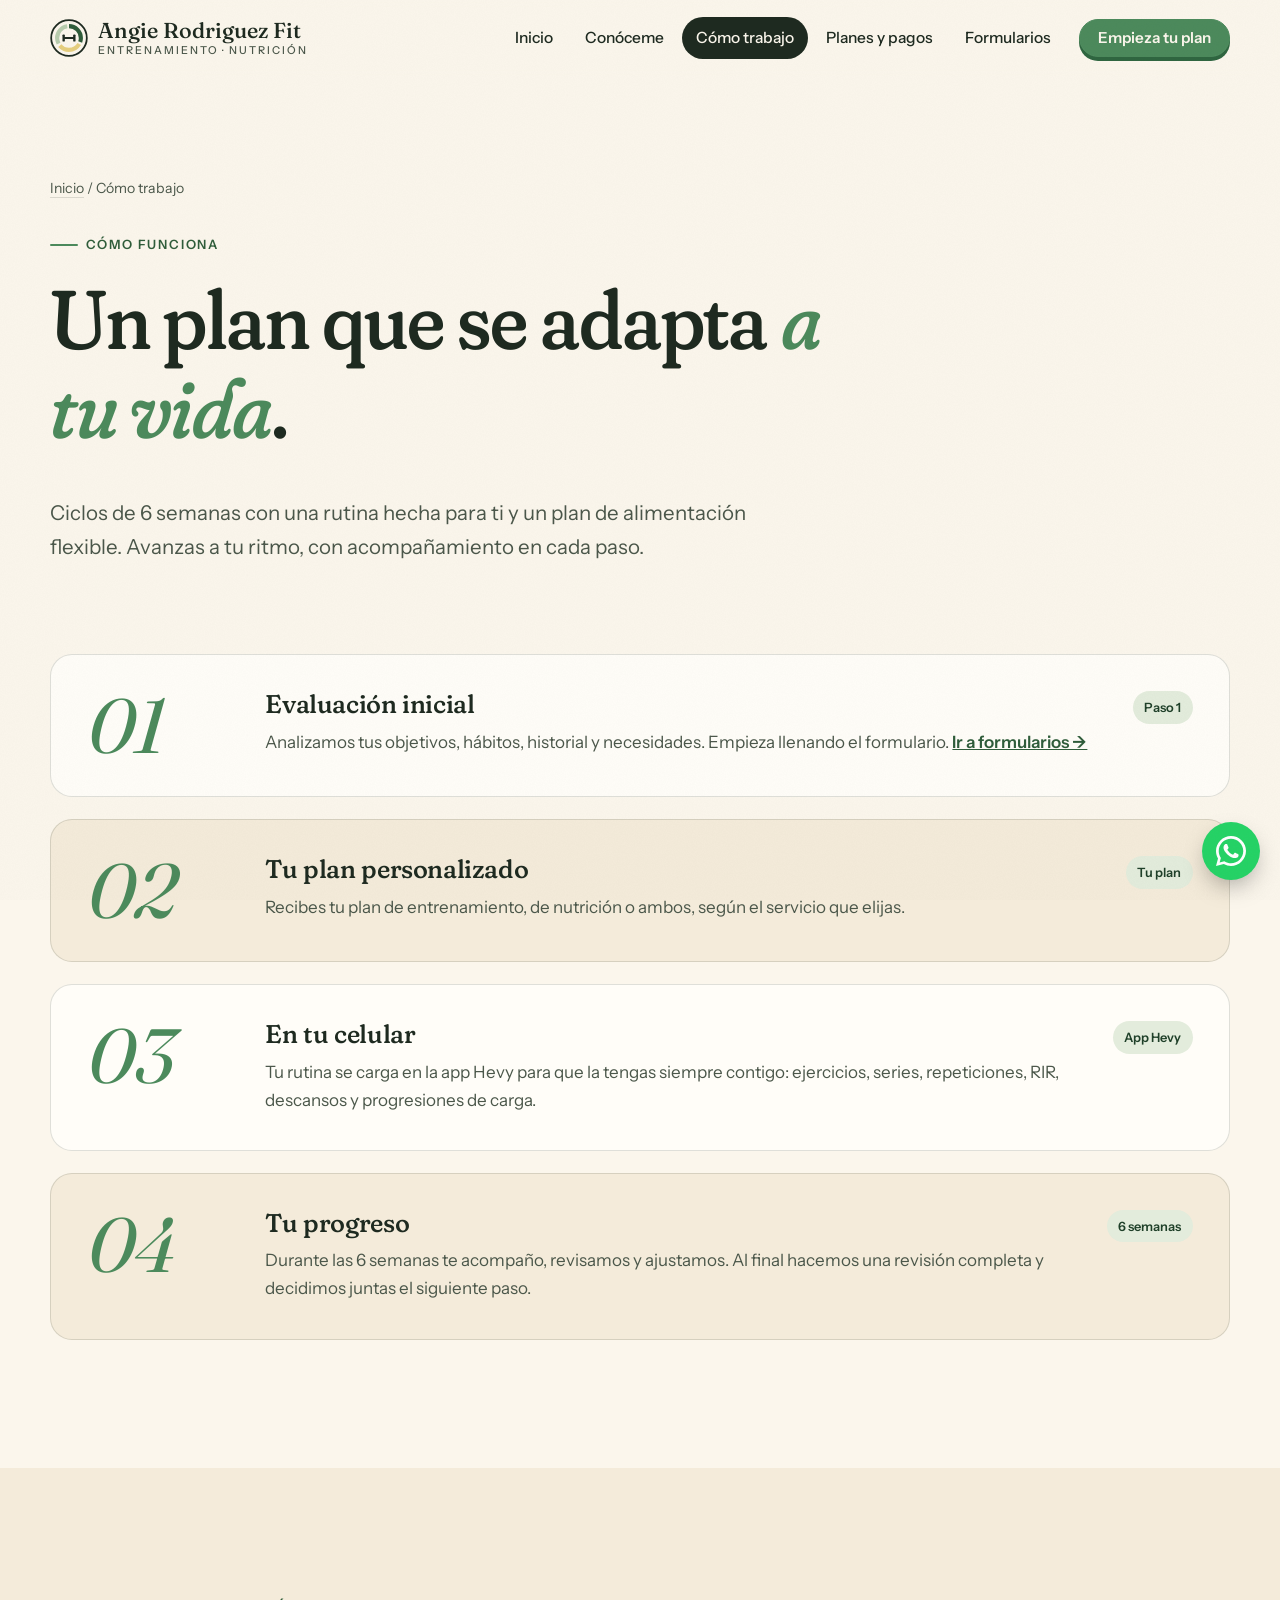
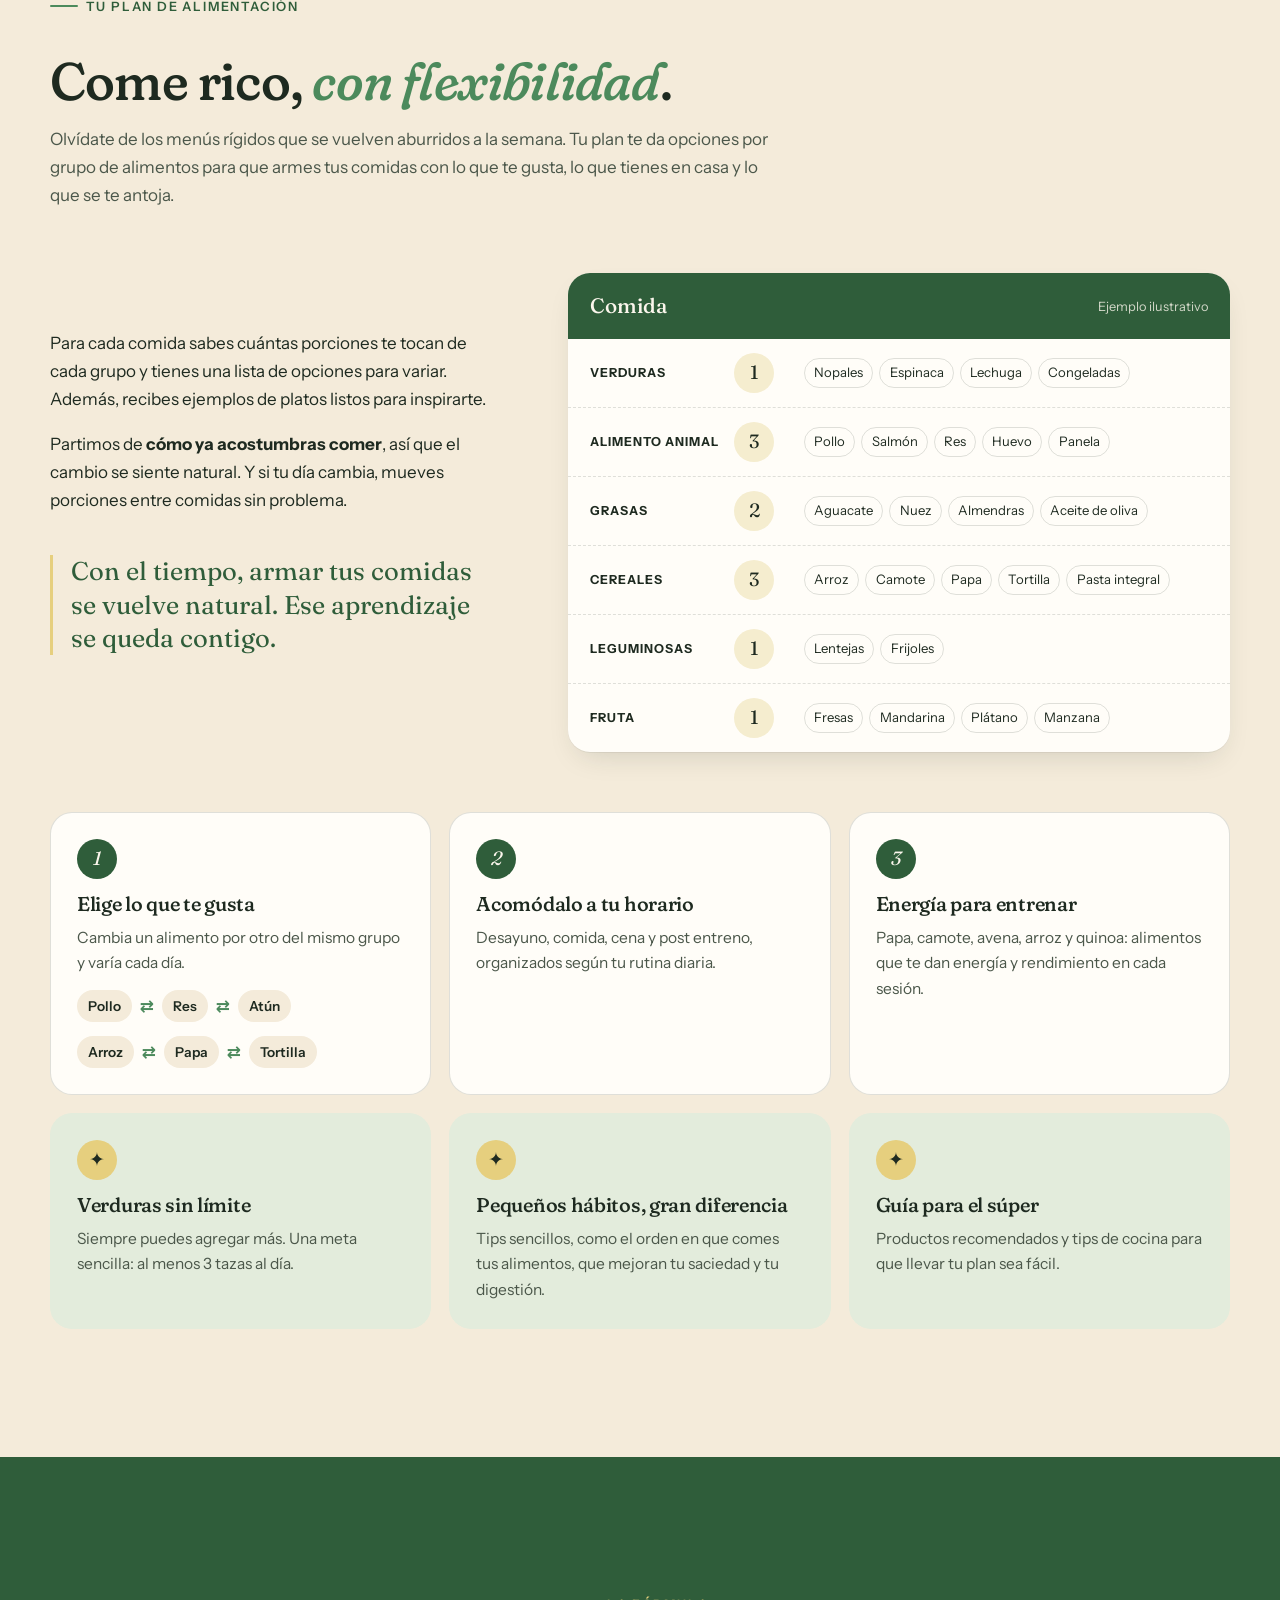
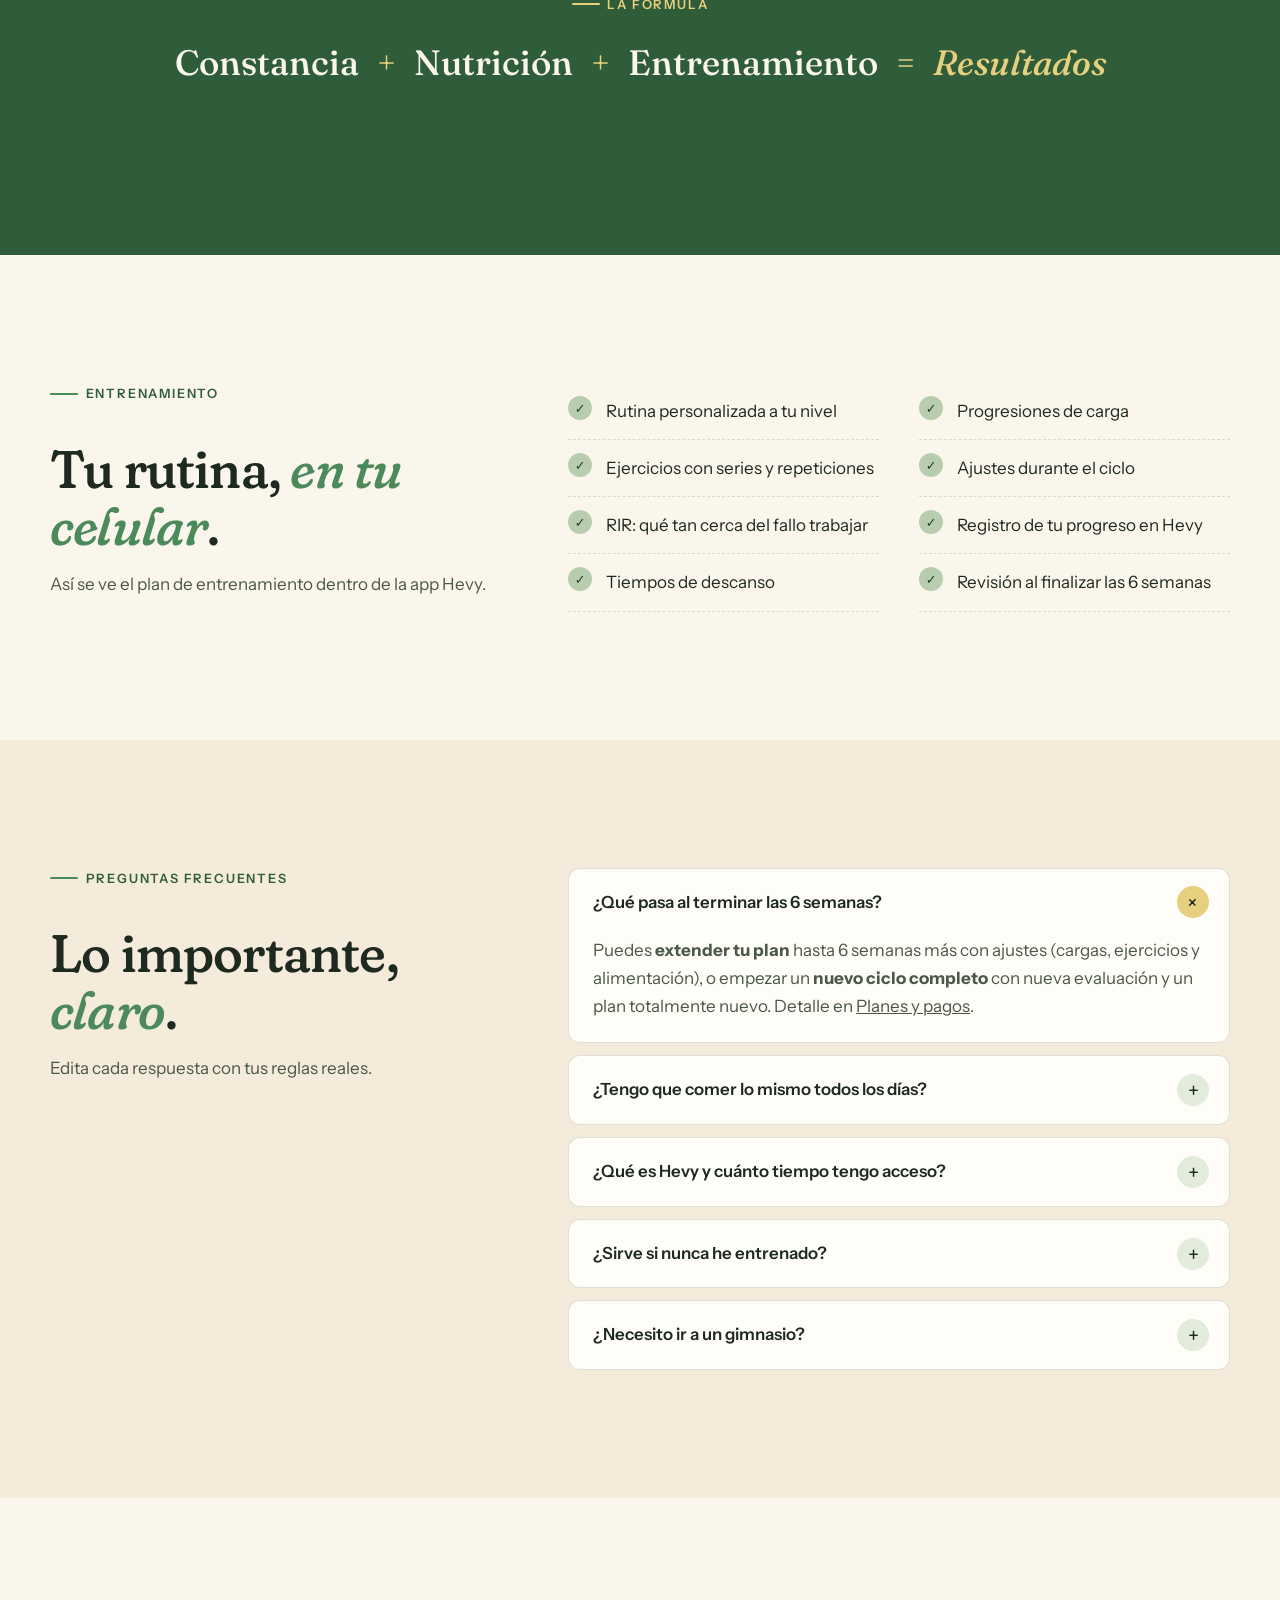
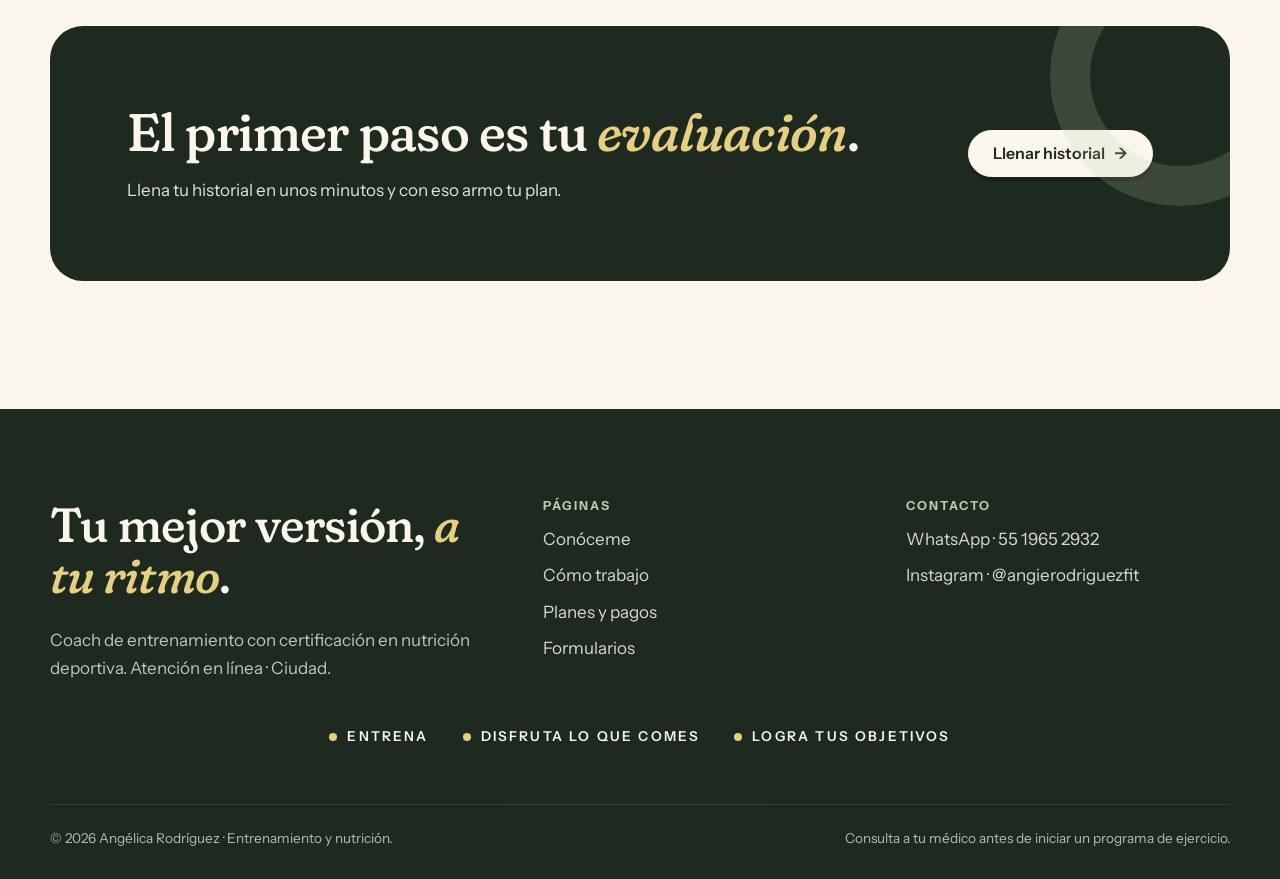
==== commit b492f9b9: "fix(*): Contacto y formularios" ====
--- a/como-trabajo.html
+++ b/como-trabajo.html
@@ -9,8 +9,8 @@
   <link rel="preconnect" href="https://fonts.googleapis.com">
   <link rel="preconnect" href="https://fonts.gstatic.com" crossorigin>
   <link href="https://fonts.googleapis.com/css2?family=Courier+Prime:wght@400;700&family=Fraunces:ital,opsz,wght,SOFT,WONK@0,9..144,300..700,0..100,0..1;1,9..144,300..700,0..100,0..1&family=Instrument+Sans:wght@400;500;600;700&display=swap" rel="stylesheet">
-  <link rel="stylesheet" href="assets/css/styles.css">
-  <script src="assets/js/main.js" defer></script>
+  <link rel="stylesheet" href="assets/css/styles.css?v=5">
+  <script src="assets/js/main.js?v=5" defer></script>
 </head>
 <body>
 
@@ -18,7 +18,7 @@
   <div class="wrap">
     <a class="brand" href="index.html">
       <img class="brand-mark" src="assets/img/favicon.svg" alt="">
-      <span class="brand-name">Angélica Rodríguez<small>Entrenamiento · Nutrición</small></span>
+      <span class="brand-name">Angie Rodriguez Fit<small>Entrenamiento · Nutrición</small></span>
     </a>
     <button class="nav-toggle" aria-expanded="false" aria-controls="nav" aria-label="Abrir menú"><span></span></button>
     <nav class="nav" id="nav" aria-label="Principal">
@@ -181,7 +181,7 @@
         </details>
         <details>
           <summary>¿Necesito ir a un gimnasio?</summary>
-          <div class="answer"><p>Escribe aquí tu respuesta (por ejemplo: la rutina se adapta al equipo que tengas disponible).</p></div>
+          <div class="answer"><p>No. Tu plan se adapta al lugar donde entrenas y al equipo que tienes disponible. Podemos trabajar en casa o cualquier otro espacio.</p></div>
         </details>
       </div>
     </div>
@@ -219,9 +219,8 @@
       <div>
         <h4>Contacto</h4>
         <ul>
-          <li><a href="https://wa.me/520000000000">WhatsApp</a></li>
-          <li><a href="mailto:correo@ejemplo.com">correo@ejemplo.com</a></li>
-          <li><a href="https://instagram.com/">Instagram</a></li>
+          <li><a href="https://wa.me/525519652932" target="_blank" rel="noopener">WhatsApp · 55 1965 2932</a></li>
+          <li><a href="https://instagram.com/angierodriguezfit" target="_blank" rel="noopener">Instagram · @angierodriguezfit</a></li>
         </ul>
       </div>
     </div>
@@ -233,7 +232,7 @@
   </div>
 </footer>
 
-<a class="wa-float" href="https://wa.me/520000000000" aria-label="Escríbeme por WhatsApp">
+<a class="wa-float" href="https://wa.me/525519652932" aria-label="Escríbeme por WhatsApp">
   <svg viewBox="0 0 24 24" fill="currentColor"><path d="M17.5 14.4c-.3-.1-1.8-.9-2-1-.3-.1-.5-.1-.7.1-.2.3-.8 1-.9 1.2-.2.2-.3.2-.6.1-.3-.1-1.3-.5-2.4-1.5-.9-.8-1.5-1.8-1.7-2.1-.2-.3 0-.5.1-.6l.4-.5c.2-.2.2-.3.3-.5.1-.2 0-.4 0-.5l-.9-2.2c-.2-.6-.5-.5-.7-.5h-.6c-.2 0-.5.1-.8.4-.3.3-1 1-1 2.5s1.1 2.9 1.2 3.1c.1.2 2.1 3.2 5.1 4.5.7.3 1.3.5 1.7.6.7.2 1.4.2 1.9.1.6-.1 1.8-.7 2-1.4.2-.7.2-1.3.2-1.4-.1-.1-.3-.2-.6-.3zM12 21.8c-1.8 0-3.5-.5-5-1.4l-.4-.2-3.7 1 1-3.6-.2-.4C2.7 15.6 2.2 13.8 2.2 12 2.2 6.6 6.6 2.2 12 2.2c2.6 0 5.1 1 6.9 2.9 1.8 1.8 2.9 4.3 2.9 6.9 0 5.4-4.4 9.8-9.8 9.8zM20.5 3.5C18.2 1.2 15.2 0 12 0 5.4 0 0 5.4 0 12c0 2.1.6 4.2 1.6 6L0 24l6.2-1.6c1.8 1 3.8 1.5 5.8 1.5 6.6 0 12-5.4 12-12 0-3.2-1.2-6.2-3.5-8.4z"/></svg>
 </a>
 
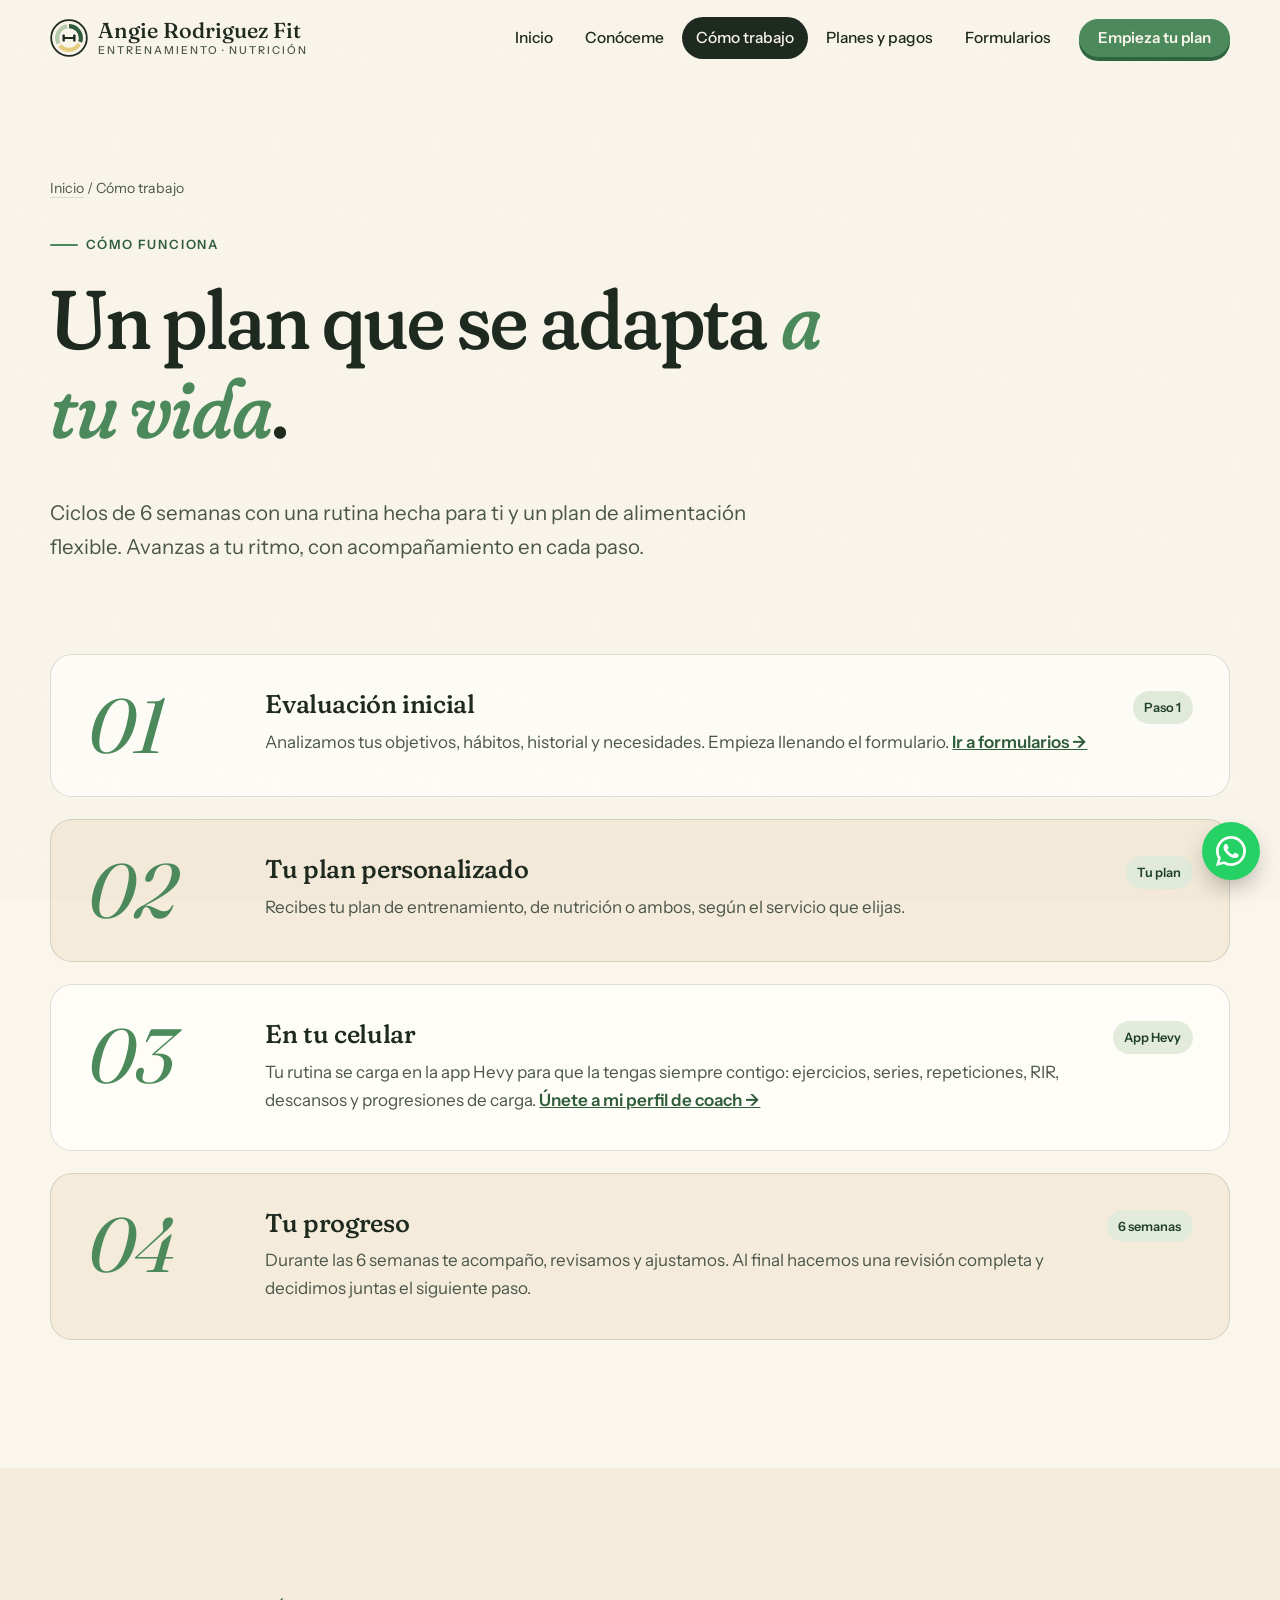
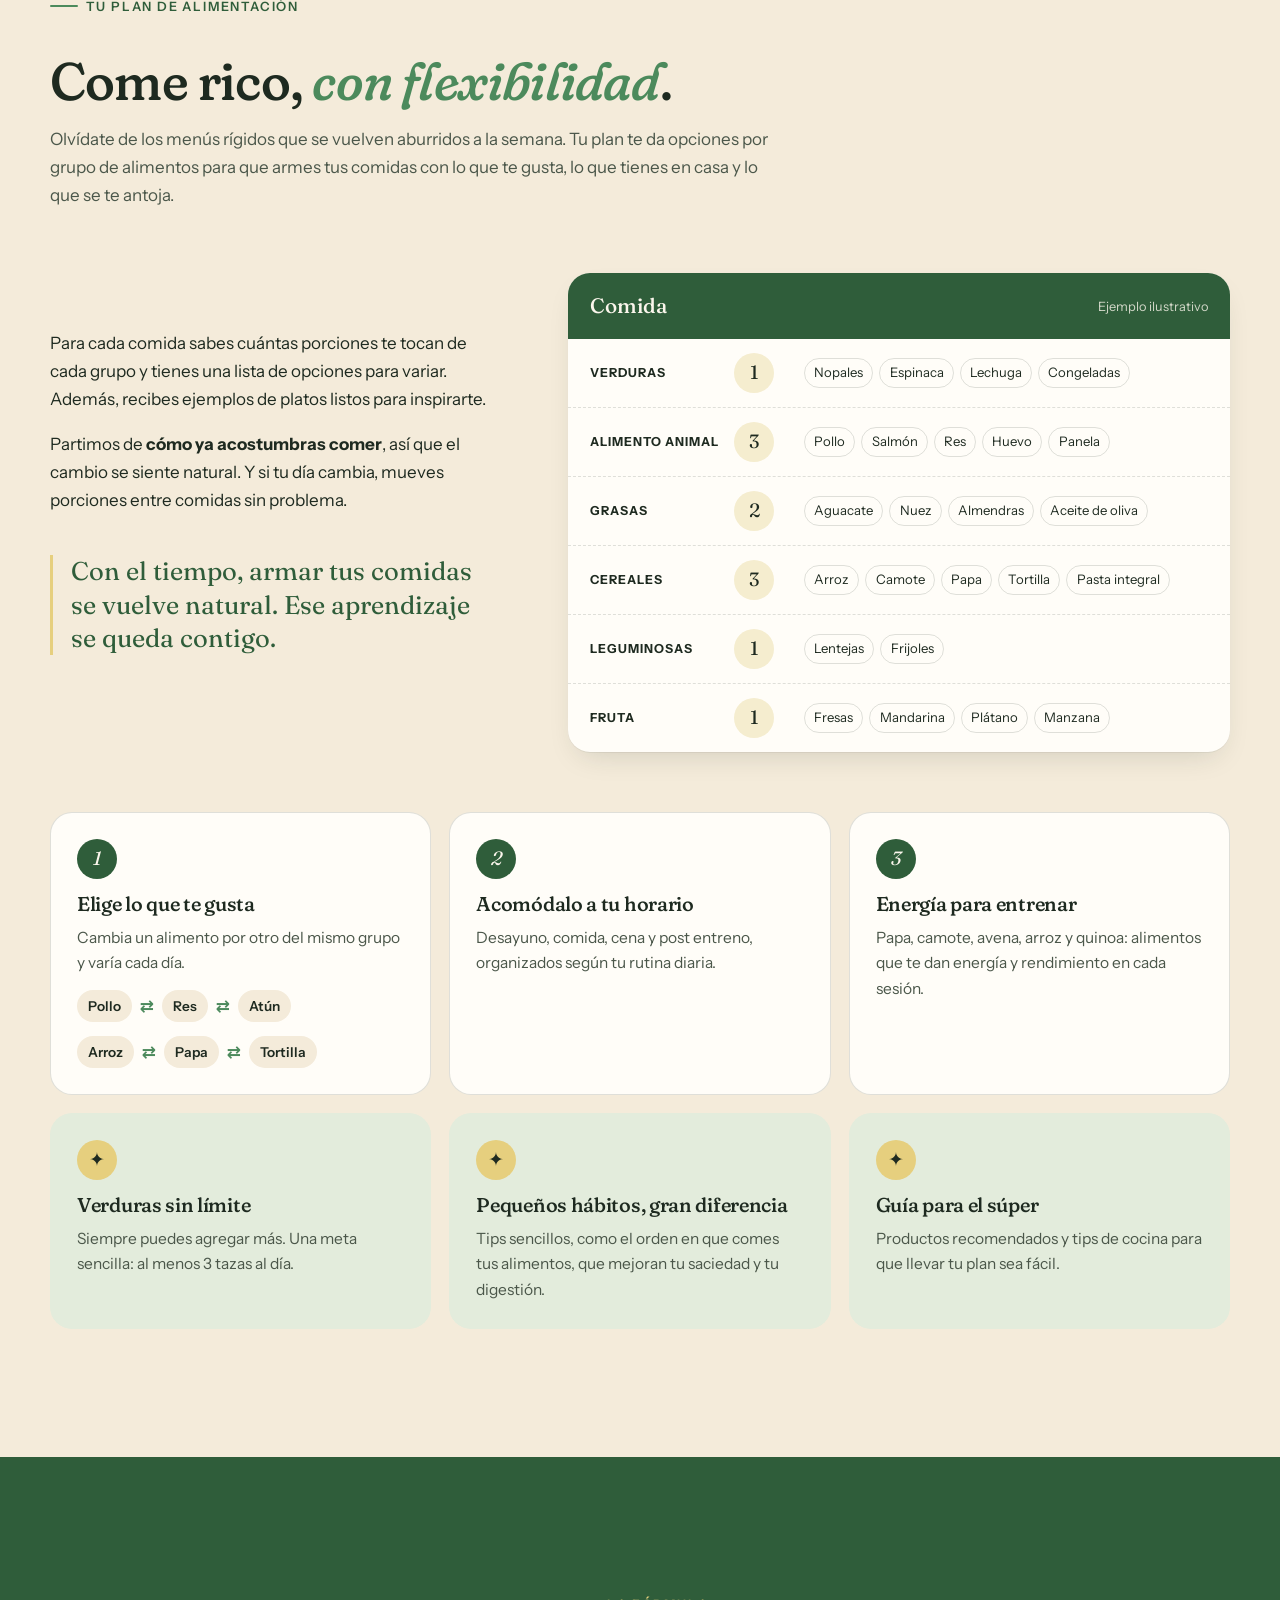
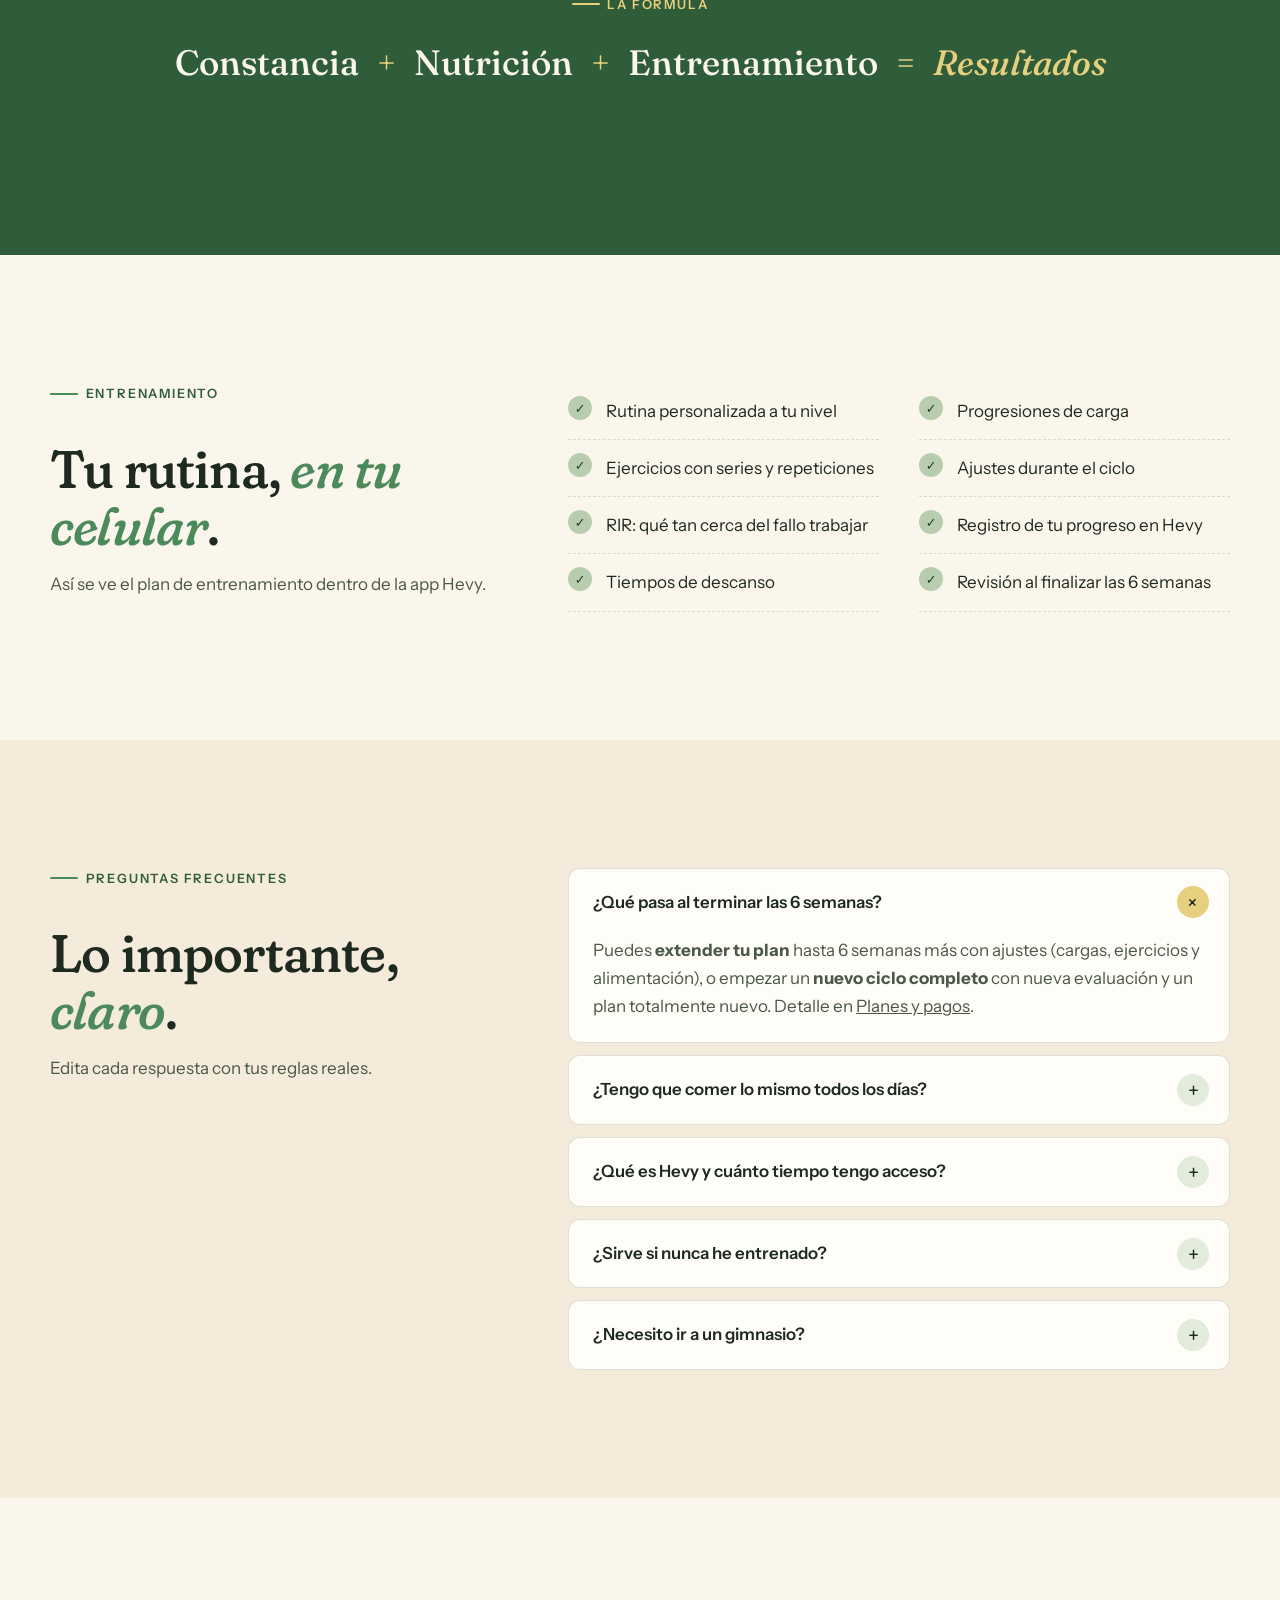
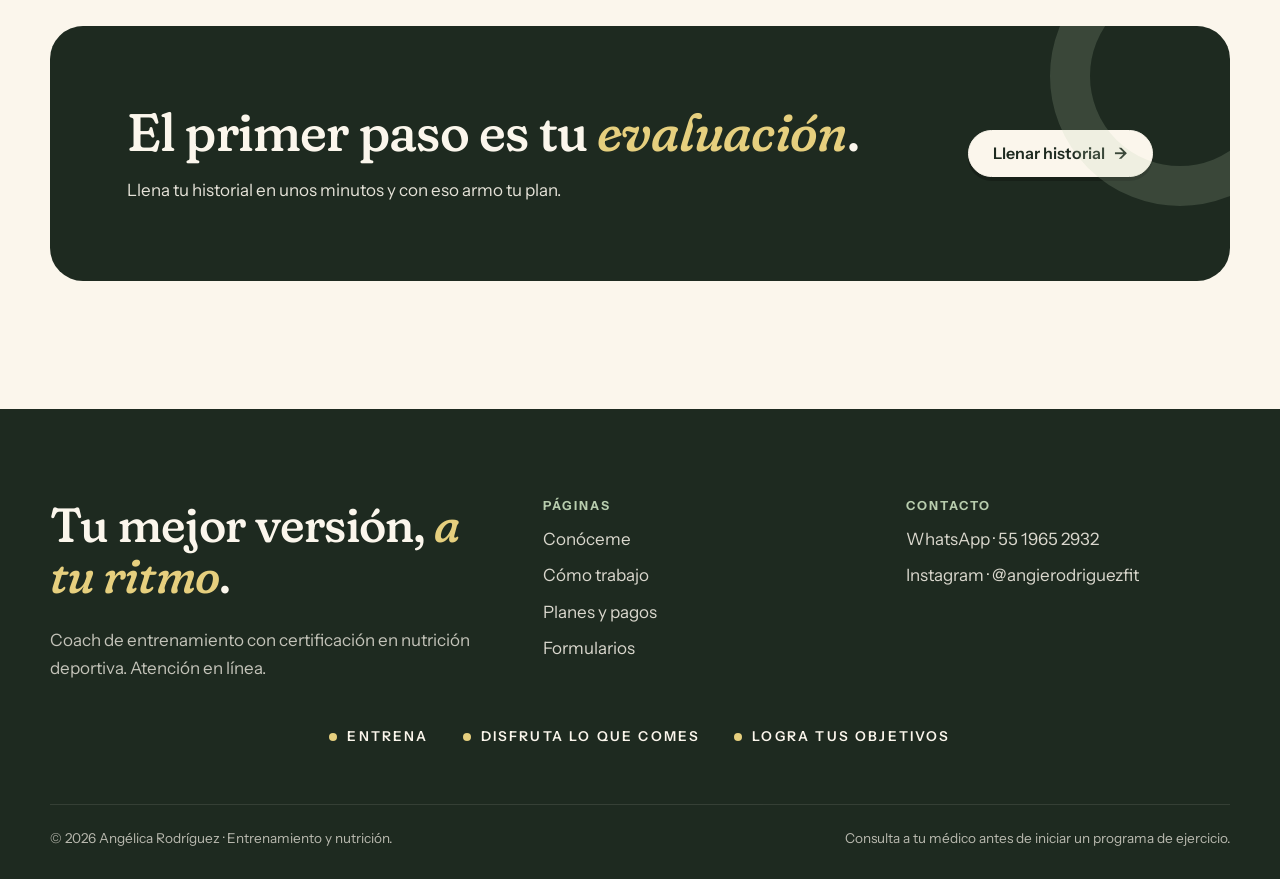
==== commit 38848e77: "fix(*): Hevy, link de coach y ajuste móvil en formularios" ====
--- a/como-trabajo.html
+++ b/como-trabajo.html
@@ -9,8 +9,8 @@
   <link rel="preconnect" href="https://fonts.googleapis.com">
   <link rel="preconnect" href="https://fonts.gstatic.com" crossorigin>
   <link href="https://fonts.googleapis.com/css2?family=Courier+Prime:wght@400;700&family=Fraunces:ital,opsz,wght,SOFT,WONK@0,9..144,300..700,0..100,0..1;1,9..144,300..700,0..100,0..1&family=Instrument+Sans:wght@400;500;600;700&display=swap" rel="stylesheet">
-  <link rel="stylesheet" href="assets/css/styles.css?v=5">
-  <script src="assets/js/main.js?v=5" defer></script>
+  <link rel="stylesheet" href="assets/css/styles.css?v=8">
+  <script src="assets/js/main.js?v=8" defer></script>
 </head>
 <body>
 
@@ -54,7 +54,7 @@
           <span class="tag">Tu plan</span>
         </li>
         <li class="step reveal">
-          <div><h3>En tu celular</h3><p>Tu rutina se carga en la app Hevy para que la tengas siempre contigo: ejercicios, series, repeticiones, RIR, descansos y progresiones de carga.</p></div>
+          <div><h3>En tu celular</h3><p>Tu rutina se carga en la app Hevy para que la tengas siempre contigo: ejercicios, series, repeticiones, RIR, descansos y progresiones de carga. <a href="https://app.hevycoach.com/angrodriguez86/accept" target="_blank" rel="noopener">Únete a mi perfil de coach →</a></p></div>
           <span class="tag">App Hevy</span>
         </li>
         <li class="step reveal">
@@ -205,7 +205,7 @@
     <div class="footer-top">
       <div>
         <h2>Tu mejor versión, <em>a tu ritmo</em>.</h2>
-        <p style="opacity:.75;max-width:40ch">Coach de entrenamiento con certificación en nutrición deportiva. Atención en línea · Ciudad. <!-- EDITAR --></p>
+        <p style="opacity:.75;max-width:40ch">Coach de entrenamiento con certificación en nutrición deportiva. Atención en línea.</p>
       </div>
       <div>
         <h4>Páginas</h4>
--- a/assets/css/styles.css
+++ b/assets/css/styles.css
@@ -271,6 +271,8 @@
 @media (max-width: 800px) {
   .bento { grid-template-columns: 1fr; }
   .tile { grid-column: auto !important; min-height: 200px; }
+  .tile .tile-art { width: 104px; right: -18px; bottom: -18px; }
+  .tile--4 > div { padding-right: 76px; }
 }
 
 /* ---------- Principios ---------- */
@@ -803,3 +805,17 @@
 .coach .photo-frame { aspect-ratio: 4 / 5; }
 .coach .photo-frame img { object-position: center 30%; }
 @media (max-width: 860px) { .coach { grid-template-columns: 1fr; } .coach .photo-frame { max-width: 380px; } }
+
+/* Sección Hevy (inicio) */
+.hevy { display: grid; grid-template-columns: 1.15fr .85fr; gap: clamp(32px, 6vw, 90px); align-items: center; }
+.hevy-steps { list-style: none; counter-reset: hs; padding: 0; margin: 1.6rem 0 2rem; display: grid; gap: 14px; }
+.hevy-steps li { counter-increment: hs; display: grid; grid-template-columns: 40px 1fr; column-gap: 14px; }
+.hevy-steps li::before { content: counter(hs); grid-row: span 2; width: 40px; height: 40px; border-radius: 50%; display: grid; place-items: center; background: var(--sun-soft); font-family: var(--font-display); font-style: italic; font-size: 1.2rem; }
+.hevy-steps strong { font-weight: 600; }
+.hevy-steps span { color: var(--ink-soft); font-size: .95rem; }
+.store { font-size: .9rem; font-weight: 600; text-decoration: none; padding: .7em 1.1em; border-radius: 999px; border: 1.5px solid var(--line); background: var(--card); }
+.store:hover { border-color: var(--ink); }
+.hevy-shot { margin: 0; justify-self: center; width: min(460px, 100%); }
+.hevy-shot img { width: 100%; height: auto; filter: drop-shadow(0 30px 40px rgba(30,42,32,.18)); }
+.hevy-icon { width: 24px; height: 24px; border-radius: 7px; margin-left: -6px; }
+@media (max-width: 860px) { .hevy { grid-template-columns: 1fr; } .hevy-shot { width: min(360px, 100%); } }
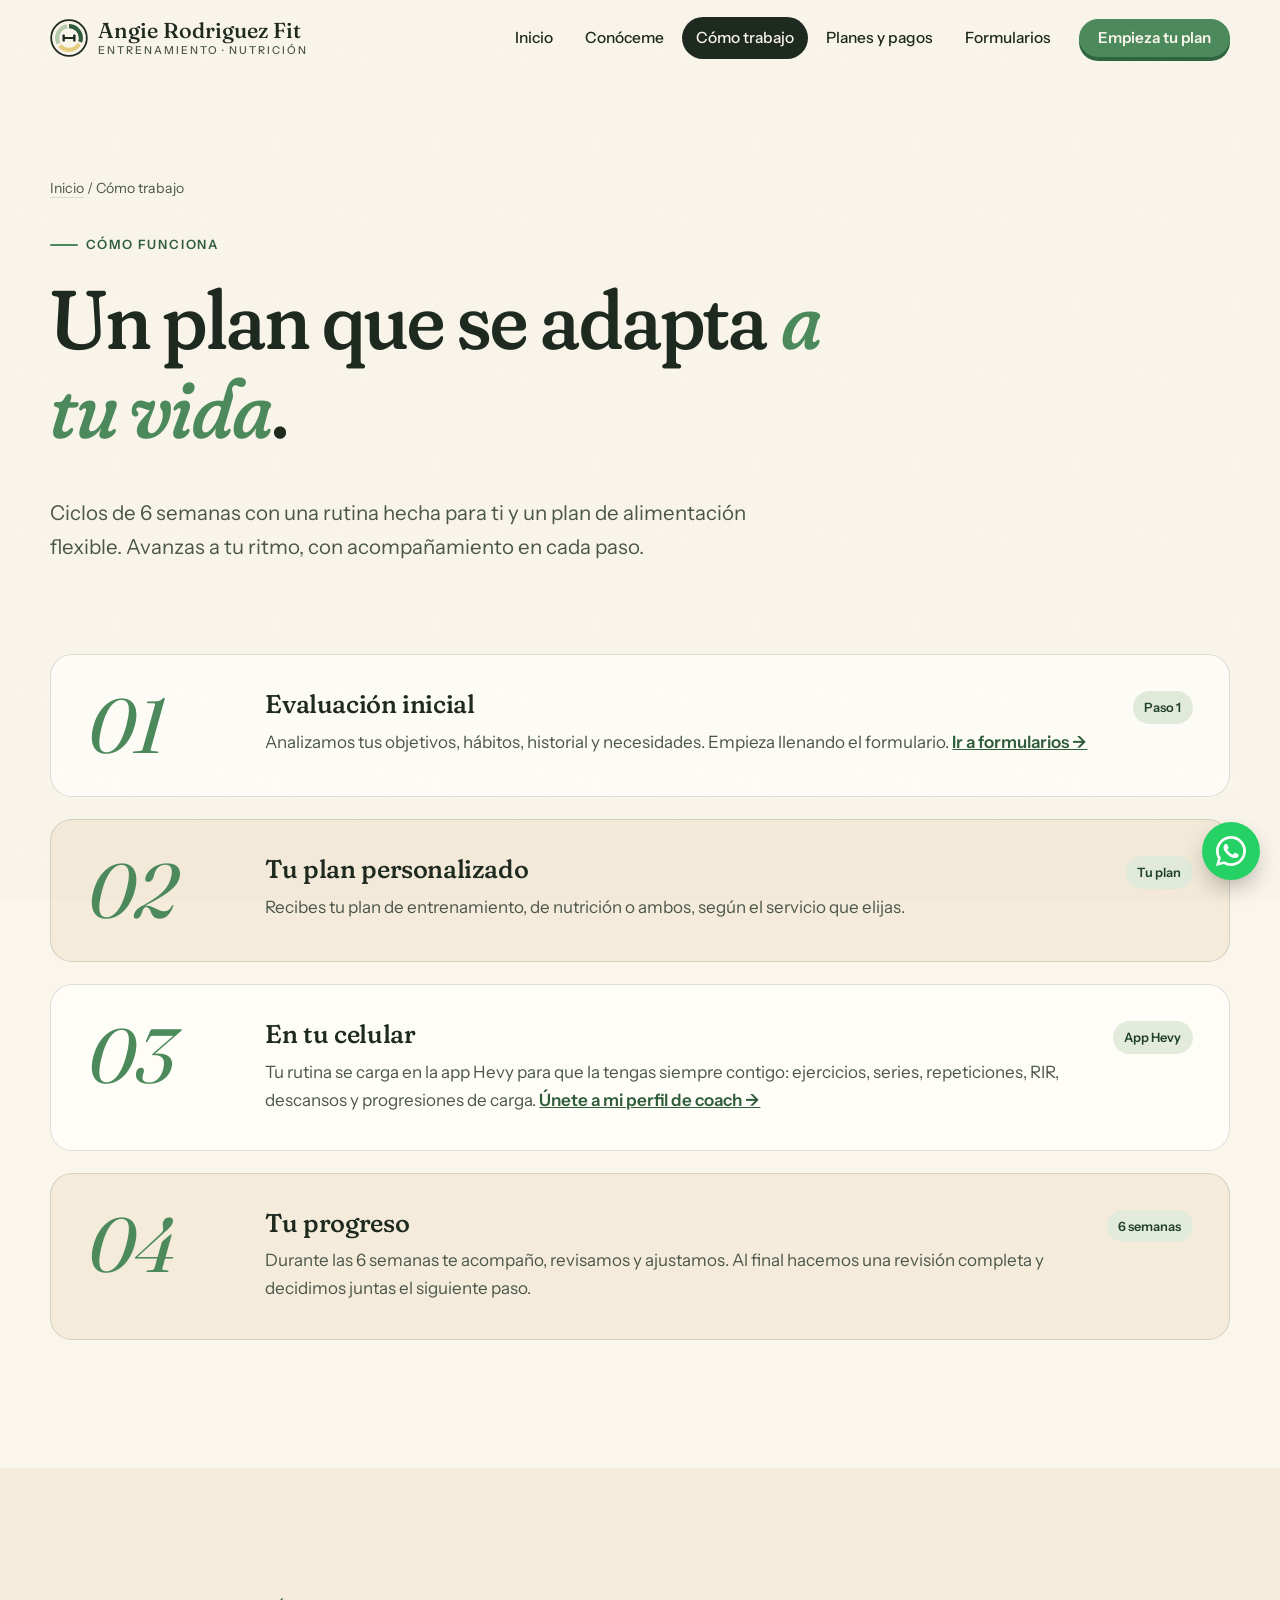
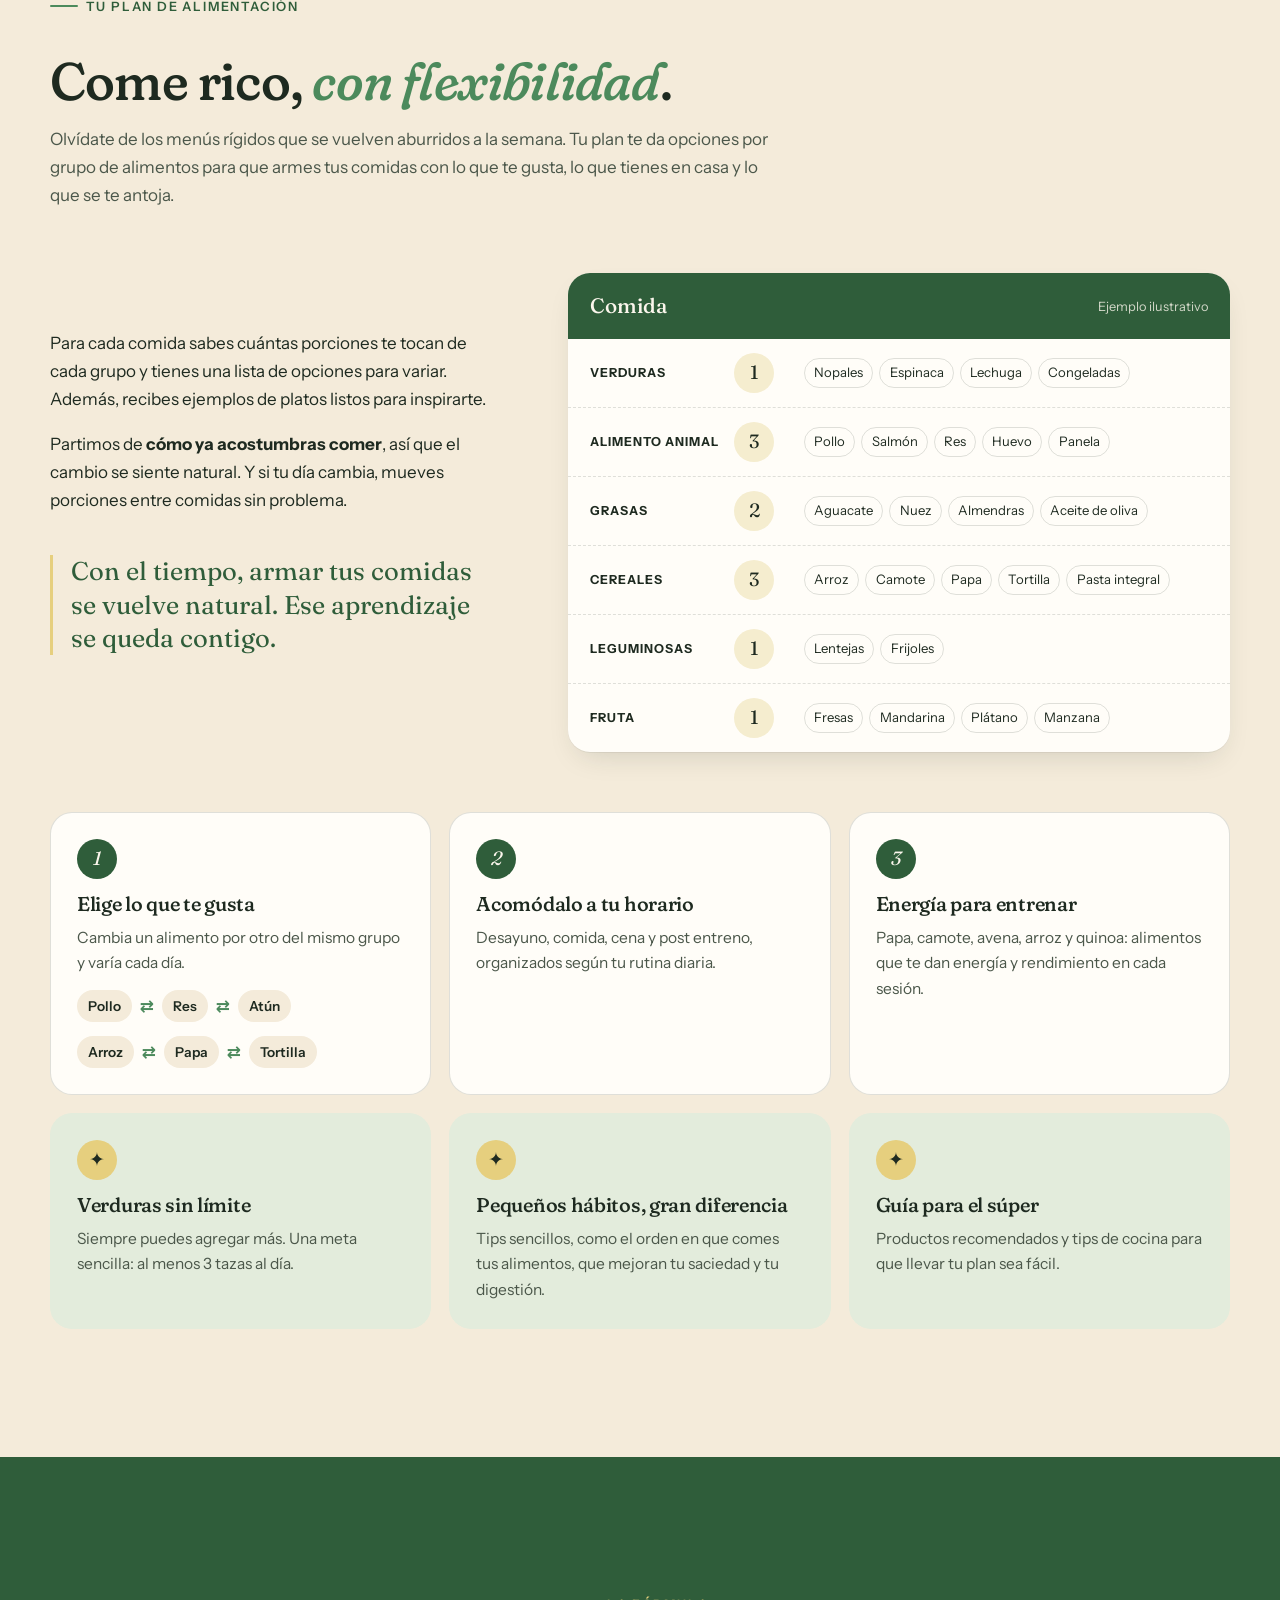
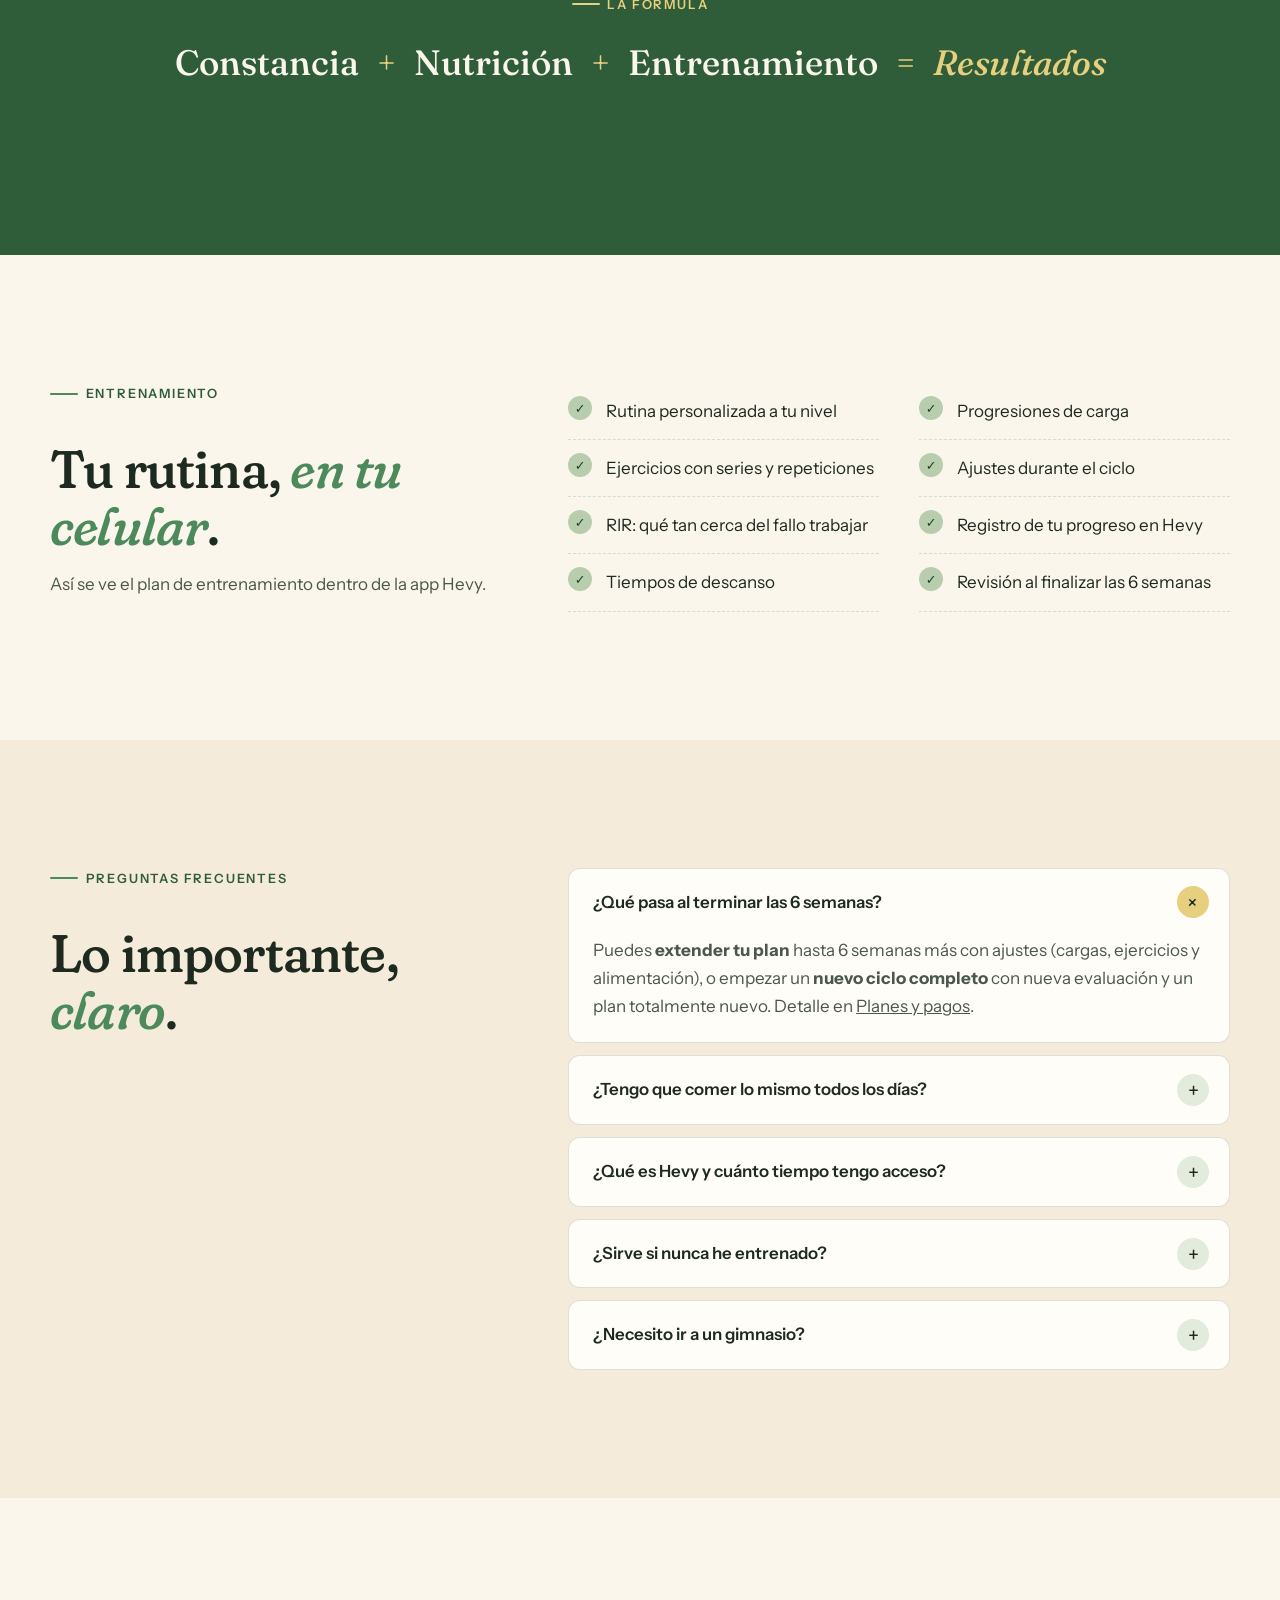
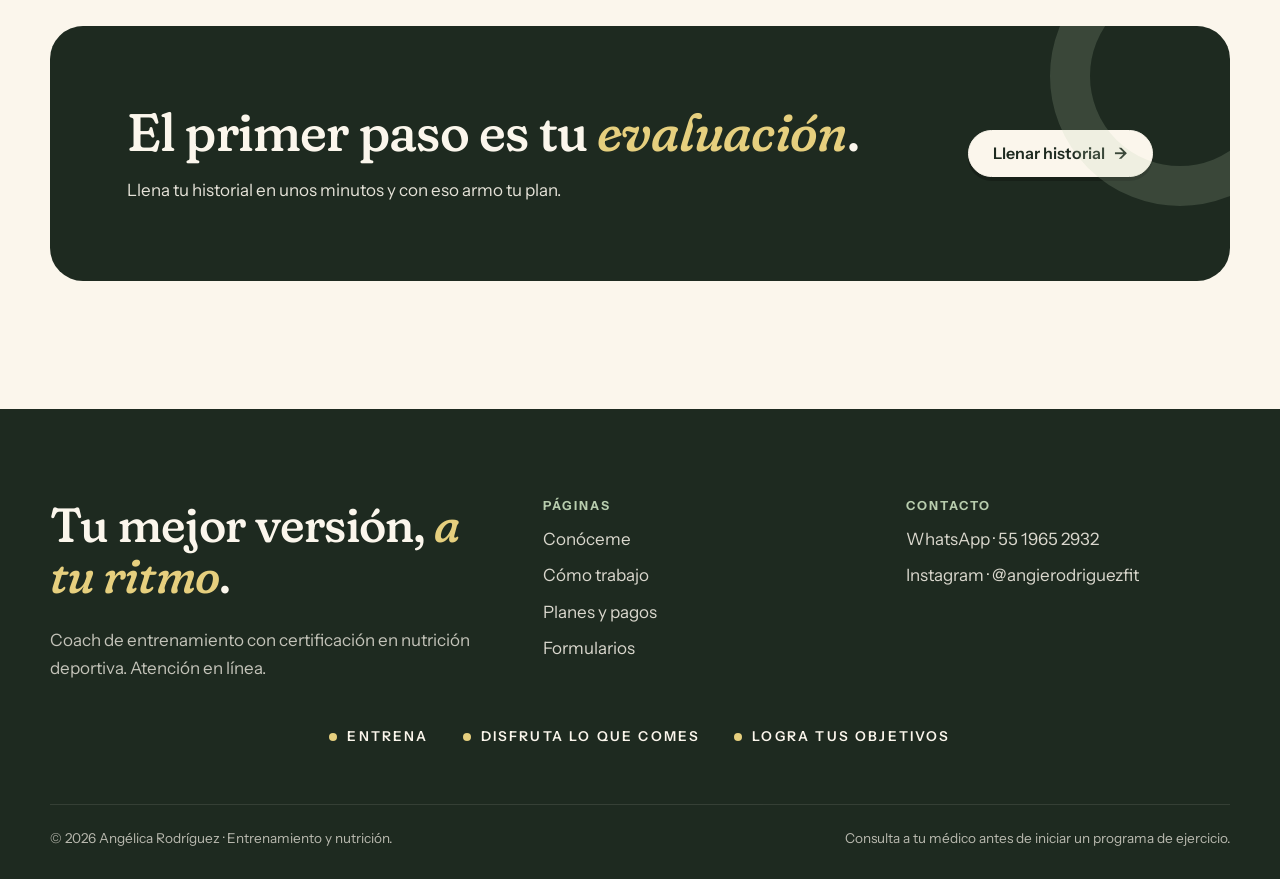
==== commit a70f99cf: "fix: Foto, Hevy Pro, licenciatura" ====
--- a/como-trabajo.html
+++ b/como-trabajo.html
@@ -9,8 +9,8 @@
   <link rel="preconnect" href="https://fonts.googleapis.com">
   <link rel="preconnect" href="https://fonts.gstatic.com" crossorigin>
   <link href="https://fonts.googleapis.com/css2?family=Courier+Prime:wght@400;700&family=Fraunces:ital,opsz,wght,SOFT,WONK@0,9..144,300..700,0..100,0..1;1,9..144,300..700,0..100,0..1&family=Instrument+Sans:wght@400;500;600;700&display=swap" rel="stylesheet">
-  <link rel="stylesheet" href="assets/css/styles.css?v=8">
-  <script src="assets/js/main.js?v=8" defer></script>
+  <link rel="stylesheet" href="assets/css/styles.css?v=9">
+  <script src="assets/js/main.js?v=9" defer></script>
 </head>
 <body>
 
@@ -160,7 +160,6 @@
       <div class="section-head reveal" style="margin:0">
         <span class="eyebrow">Preguntas frecuentes</span>
         <h2>Lo importante, <em>claro</em>.</h2>
-        <p>Edita cada respuesta con tus reglas reales.</p>
       </div>
       <div class="accordion reveal">
         <details open>
@@ -173,7 +172,7 @@
         </details>
         <details>
           <summary>¿Qué es Hevy y cuánto tiempo tengo acceso?</summary>
-          <div class="answer"><p>Hevy es una app gratuita para registrar tus entrenamientos. Tu rutina está activa durante tu ciclo de 6 semanas.</p></div>
+          <div class="answer"><p>Tu plan incluye <strong>6 semanas de Hevy Pro sin costo adicional</strong>. Tendrás tu rutina personalizada dentro de la app y podrás registrar pesos, repeticiones y progreso en cada entrenamiento.</p></div>
         </details>
         <details>
           <summary>¿Sirve si nunca he entrenado?</summary>
--- a/assets/css/styles.css
+++ b/assets/css/styles.css
@@ -706,6 +706,7 @@
   font-size: .82rem; font-weight: 600; box-shadow: var(--shadow);
 }
 .arch img { object-position: center 30%; }
+.photo-frame figcaption.cap-tr { left: auto; bottom: auto; right: 14px; top: 14px; }
 
 .story-media { display: grid; grid-template-columns: 1fr; gap: 18px; position: sticky; top: 110px; align-self: start; }
 .story-media .photo-frame { aspect-ratio: 16 / 10; }
@@ -742,7 +743,7 @@
 .cert p { margin: 0; font-size: .9rem; color: var(--ink-soft); }
 .cert .see { display: inline-block; margin-top: .7em; font-size: .85rem; font-weight: 600; color: var(--leaf); }
 .cert--studying { grid-template-columns: 1fr; background: var(--sun-soft); border-color: transparent; }
-@media (max-width: 760px) { .certs { grid-template-columns: 1fr; } .cert { grid-template-columns: 90px 1fr; } .cert img { width: 90px; } }
+@media (max-width: 760px) { .certs { grid-template-columns: 1fr; } .cert { grid-template-columns: 90px 1fr; } .cert img { width: 90px; } .cert--studying { grid-template-columns: 1fr; } }
 
 /* Método: aprender a comer */
 .method-grid { display: grid; grid-template-columns: repeat(3, 1fr); gap: 18px; }
